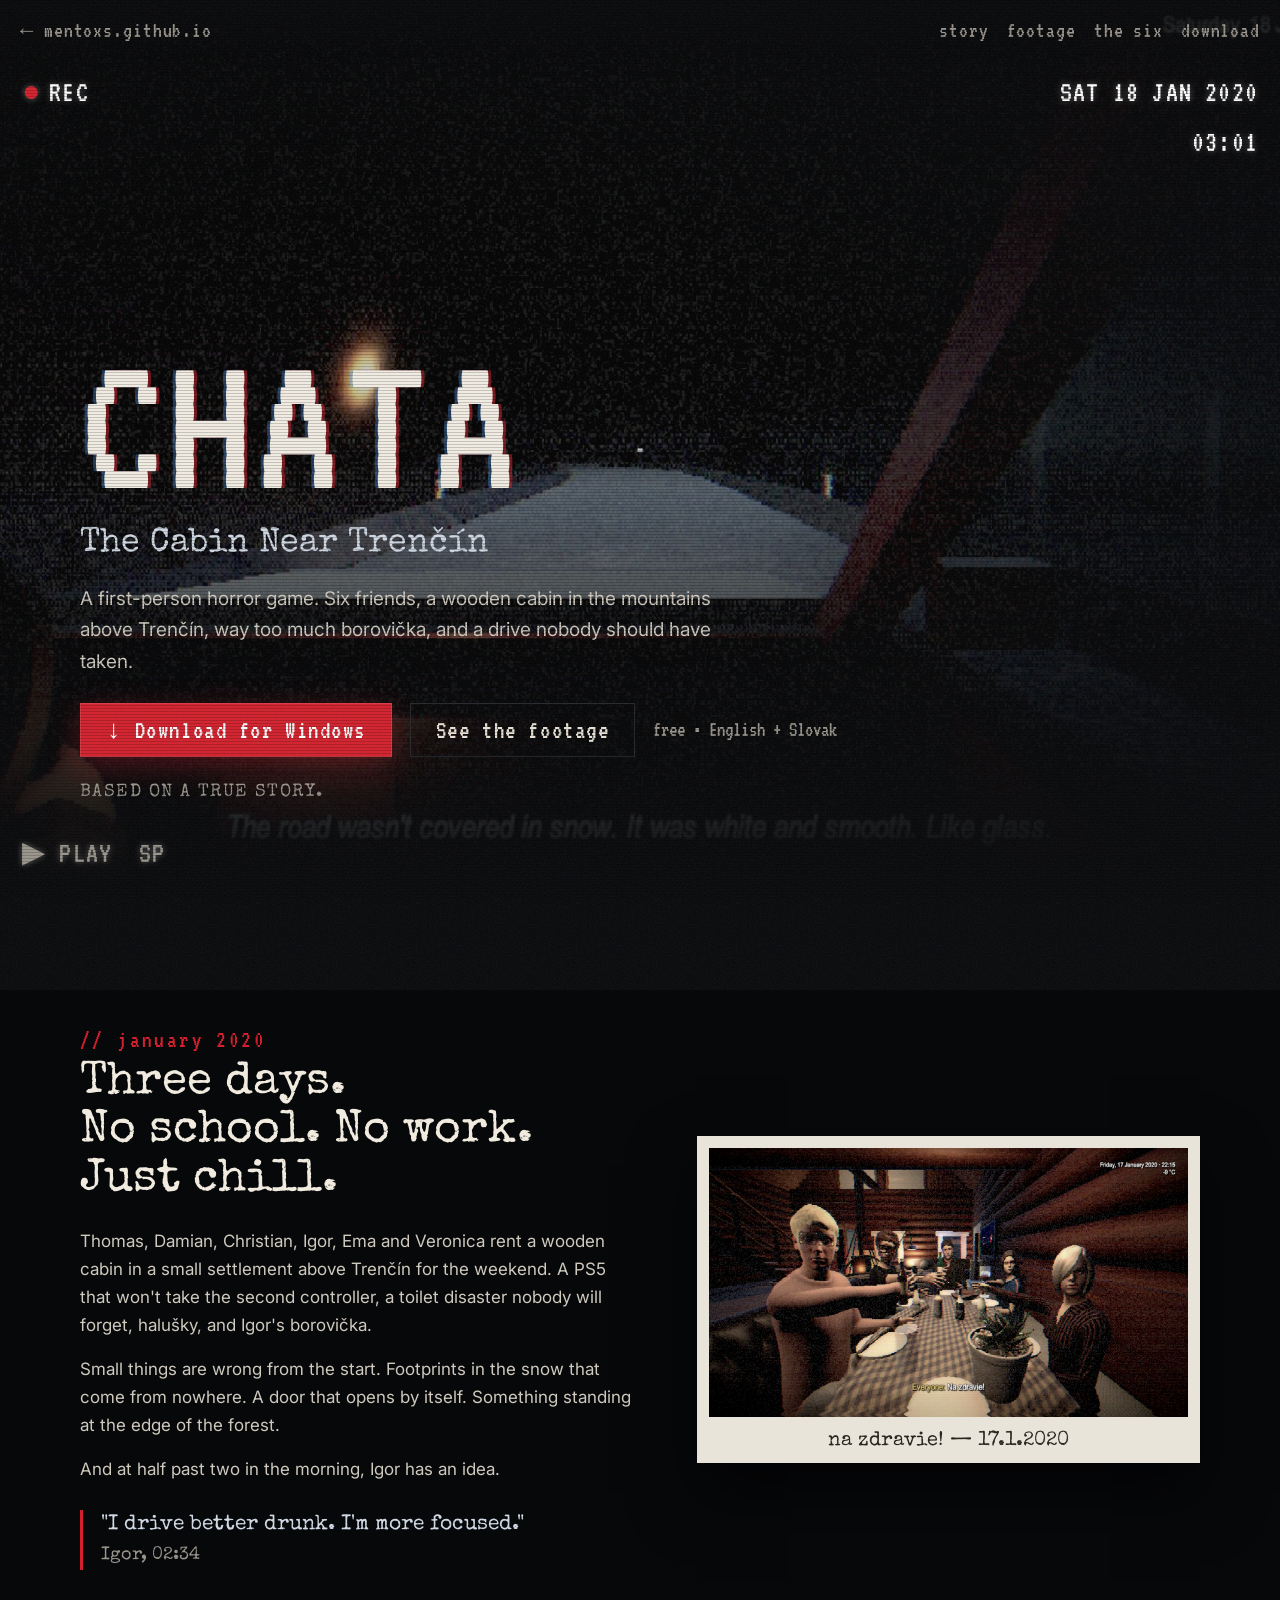
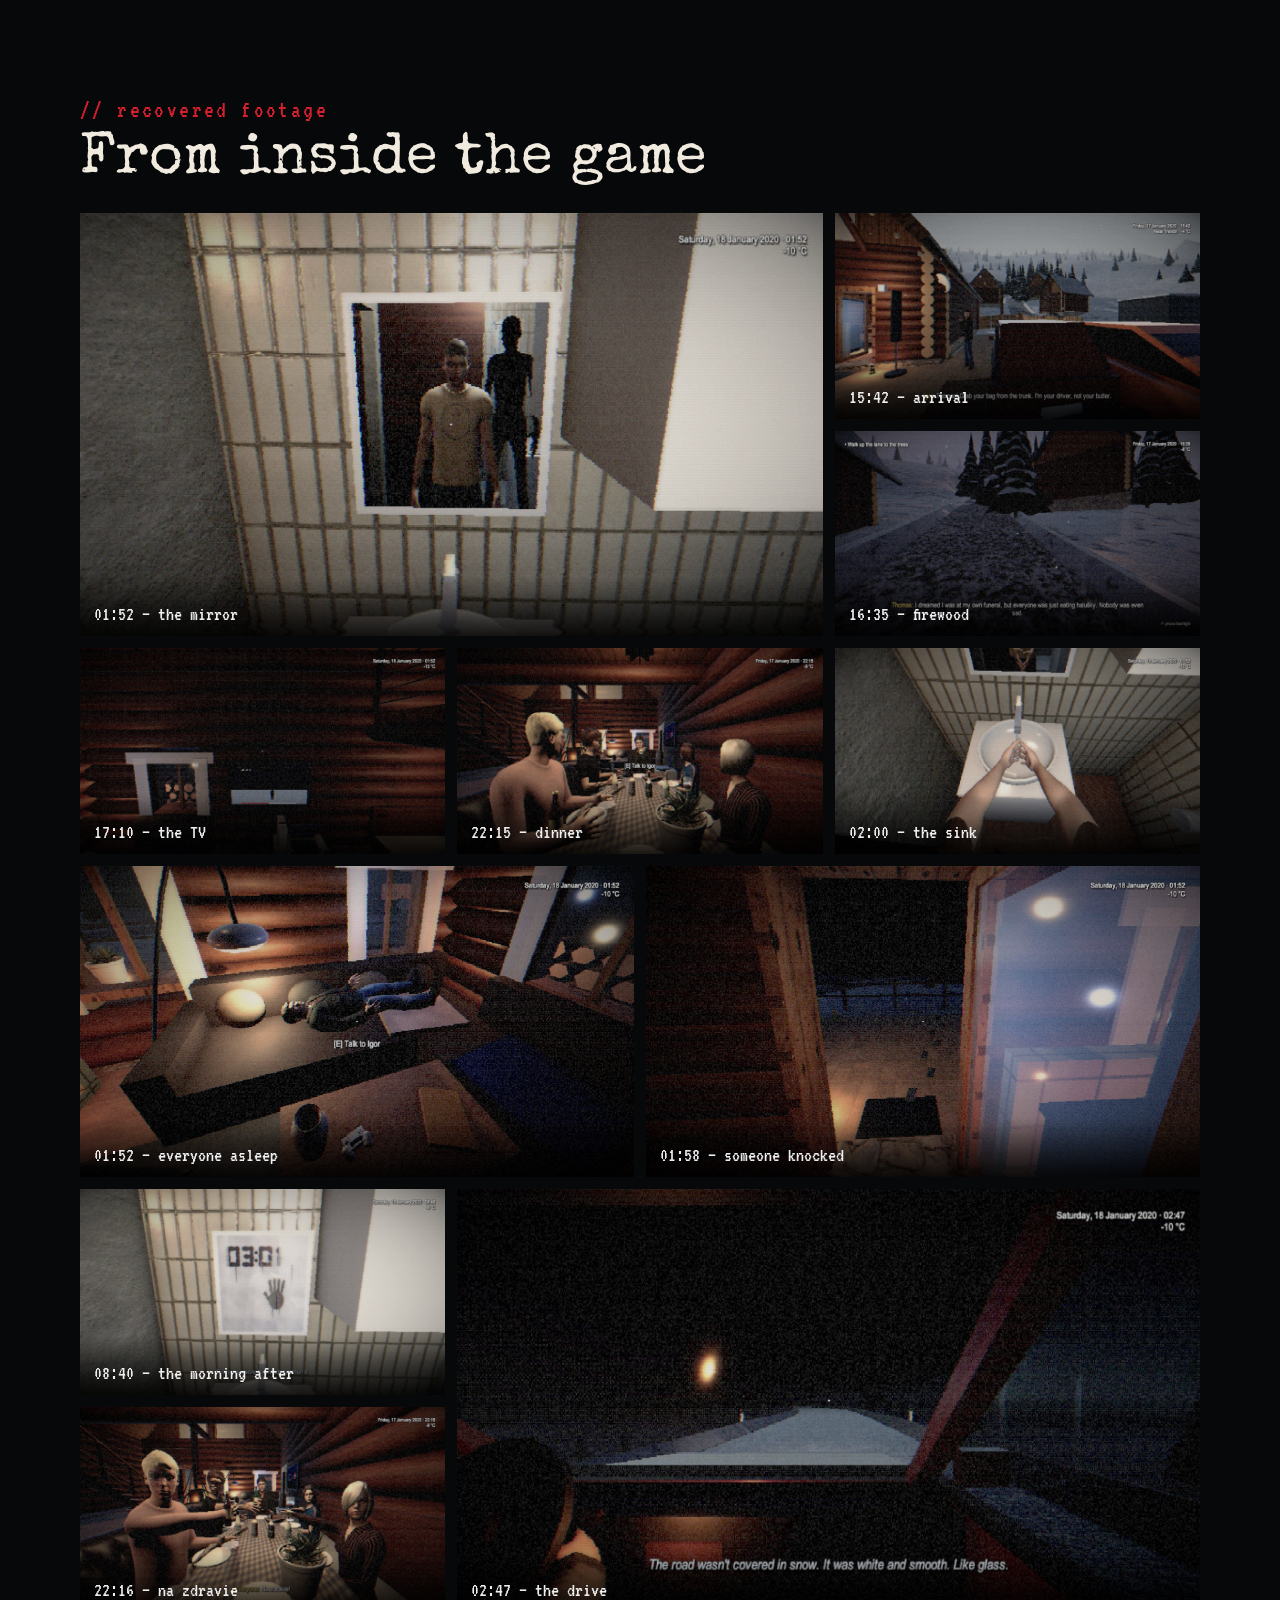
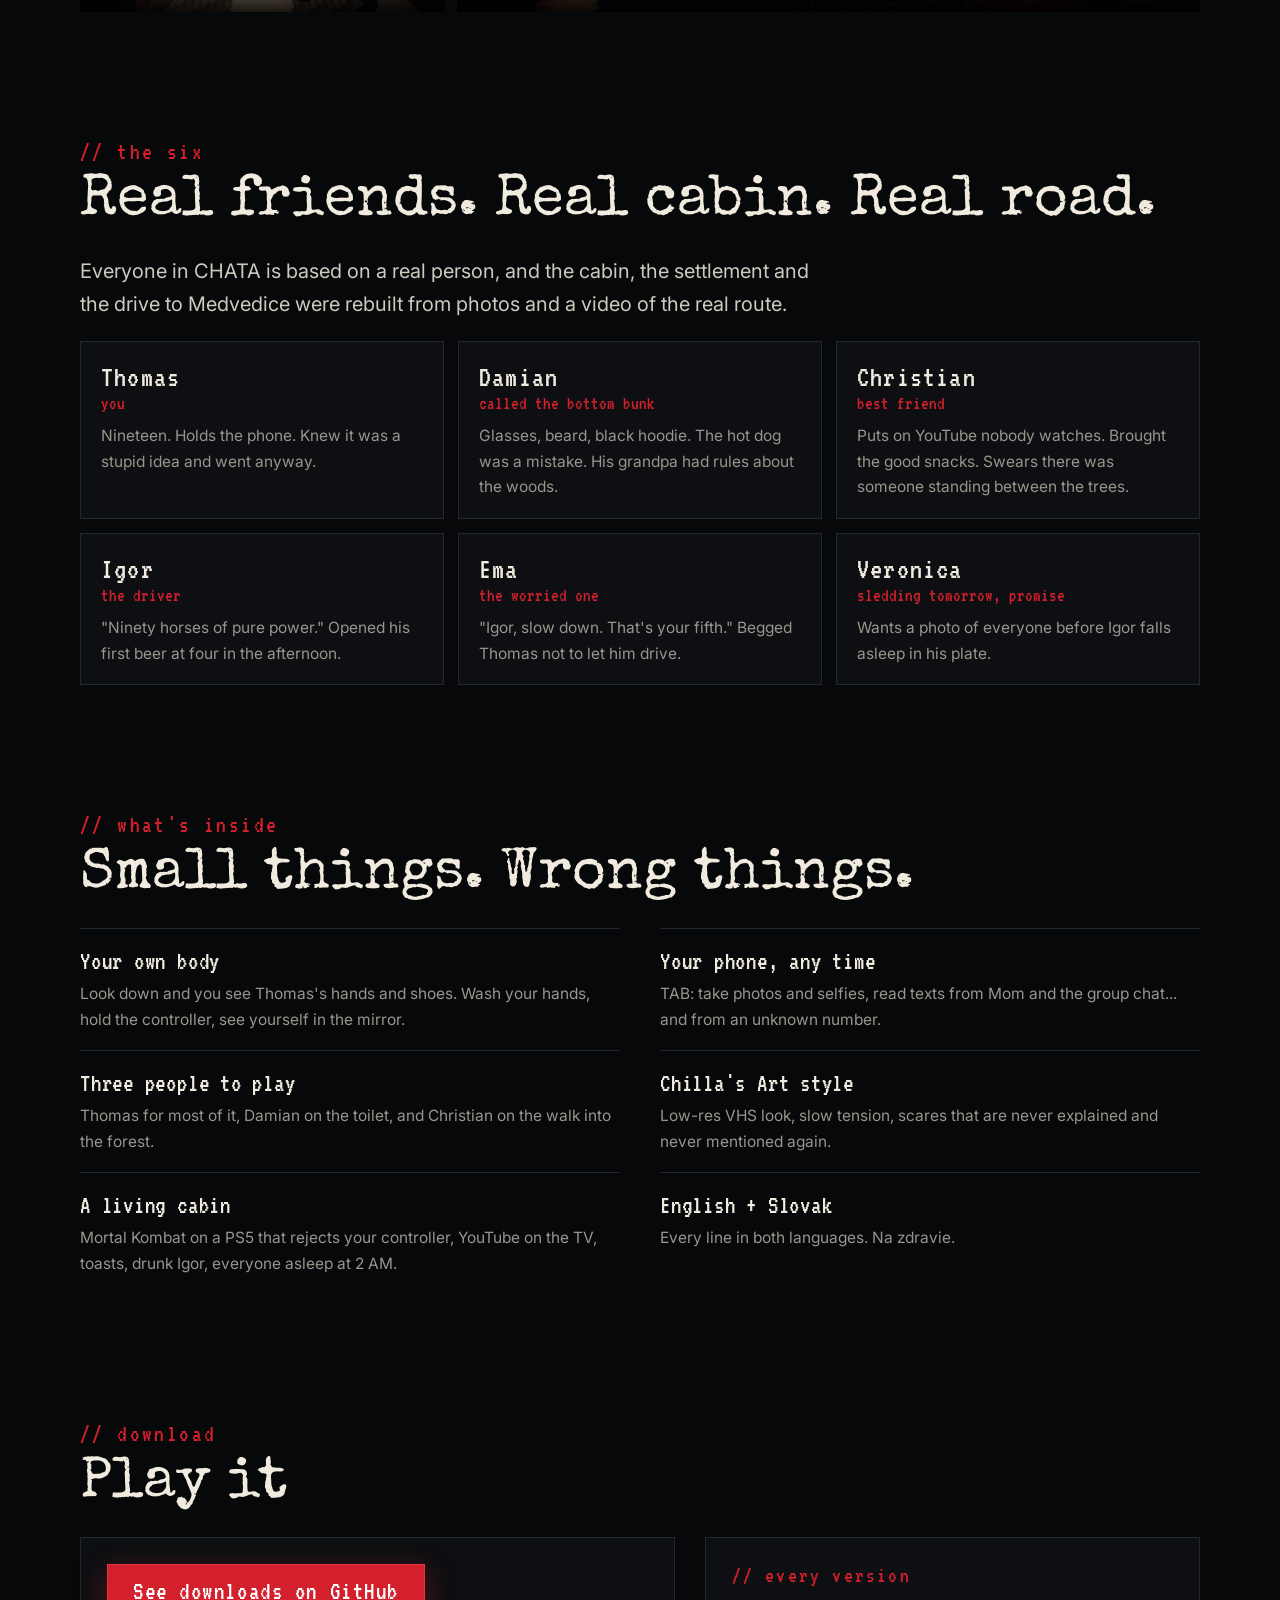
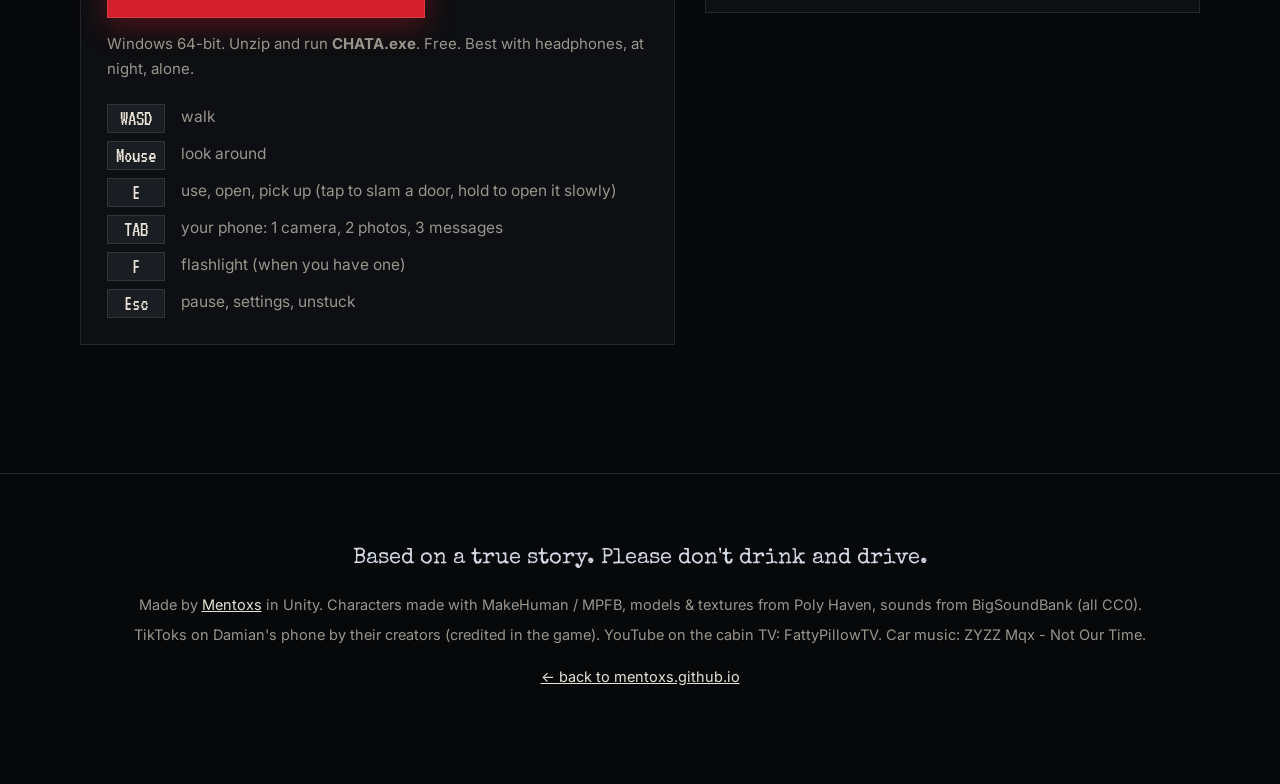
==== chata/index.html @ 2f9f33b4 "Add a CHATA game site (chata/) and link it from the homepage - New themed page: VHS hero slideshow, " ====
<!doctype html>
<html lang="en">
<head>
<meta charset="utf-8">
<meta name="viewport" content="width=device-width, initial-scale=1">
<title>CHATA: The Cabin Near Trenčín</title>
<meta name="description" content="CHATA - a first-person horror game based on a true story. Six friends, a wooden cabin above Trenčín, way too much borovička and a drive nobody should have taken.">
<meta name="theme-color" content="#07080a">
<meta property="og:title" content="CHATA: The Cabin Near Trenčín">
<meta property="og:description" content="A first-person horror game based on a true story. Free download for Windows.">
<meta property="og:image" content="../images/chata/mirror.jpg">
<link rel="preconnect" href="https://fonts.googleapis.com">
<link rel="preconnect" href="https://fonts.gstatic.com" crossorigin>
<link href="https://fonts.googleapis.com/css2?family=VT323&family=Special+Elite&family=Inter:wght@400;500;700&display=swap" rel="stylesheet">
<link rel="icon" href="data:image/svg+xml,%3Csvg xmlns='http://www.w3.org/2000/svg' viewBox='0 0 32 32'%3E%3Crect width='32' height='32' fill='%2307080a'/%3E%3Cpath d='M6 16 16 7l10 9v10H6z' fill='none' stroke='%23e8e2d6' stroke-width='2.4'/%3E%3Ccircle cx='16' cy='19' r='2.4' fill='%23d4202c'/%3E%3C/svg%3E">
<style>
  :root {
    --bg: #07080a; --bg2: #0d0f12; --ink: #e8e2d6; --dim: #9a958c; --red: #d4202c; --snow: #cfd8e3; --line: #24272c;
  }
  * { box-sizing: border-box; }
  html { scroll-behavior: smooth; }
  body { margin: 0; background: var(--bg); color: var(--ink); font: 400 17px/1.65 Inter, system-ui, sans-serif; overflow-x: hidden; }
  a { color: inherit; }
  img { display: block; max-width: 100%; }
  .wrap { width: min(1120px, 100% - 32px); margin: 0 auto; }
  .vhs { font-family: VT323, monospace; letter-spacing: .04em; }
  .type { font-family: "Special Elite", monospace; }

  /* film grain + scanlines over everything */
  .grain, .scan { position: fixed; inset: 0; pointer-events: none; z-index: 50; }
  .grain { inset: -10%; will-change: transform; }
  .scan { background: repeating-linear-gradient(to bottom, rgba(0,0,0,.18) 0 1px, transparent 1px 3px); }
  .grain { opacity: .09; background-image: url("data:image/svg+xml,%3Csvg xmlns='http://www.w3.org/2000/svg' width='160' height='160'%3E%3Cfilter id='n'%3E%3CfeTurbulence type='fractalNoise' baseFrequency='.9' numOctaves='2' stitchTiles='stitch'/%3E%3C/filter%3E%3Crect width='100%25' height='100%25' filter='url(%23n)'/%3E%3C/svg%3E"); animation: grain .4s steps(3) infinite; }
  @keyframes grain { 0% { transform: translate(0,0) } 33% { transform: translate(-3%,2%) } 66% { transform: translate(2%,-3%) } }

  /* top bar */
  .top { position: fixed; top: 0; left: 0; right: 0; z-index: 40; display: flex; justify-content: space-between; align-items: center; padding: 12px 20px; background: linear-gradient(rgba(7,8,10,.9), transparent); }
  .top a { text-decoration: none; }
  .top .home { font-size: 22px; color: var(--dim); }
  .top .home:hover { color: var(--ink); }
  .top nav { display: flex; gap: 18px; font-size: 22px; }
  .top nav a { color: var(--dim); } .top nav a:hover { color: var(--ink); }
  @media (max-width: 720px) { .top nav { display: none; } }

  /* hero */
  .hero { position: relative; min-height: 100svh; display: grid; place-items: end start; padding: 0 0 9vh; overflow: hidden; }
  .hero-bg { position: absolute; inset: 0; overflow: hidden; }
  .hero-bg i { position: absolute; inset: -4%; background: center/cover no-repeat; filter: saturate(.75) contrast(1.08) brightness(.78); opacity: 0; animation: slide 28s linear infinite; }
  .hero-bg i:nth-child(1) { background-image: url("../images/chata/road.jpg"); animation-delay: 0s; opacity: 1; }
  .hero-bg i:nth-child(2) { background-image: url("../images/chata/mirror.jpg"); background-position: center 35%; animation-delay: 7s; }
  .hero-bg i:nth-child(3) { background-image: url("../images/chata/knock.jpg"); animation-delay: 14s; }
  .hero-bg i:nth-child(4) { background-image: url("../images/chata/forest.jpg"); animation-delay: 21s; }
  @keyframes slide {
    0% { opacity: 0; transform: scale(1.04) translateX(0); }
    1% { opacity: .9; transform: scale(1.04) translateX(14px) skewX(-4deg); filter: saturate(0) contrast(1.6) brightness(1.1); }
    2% { opacity: 1; transform: scale(1.04) translateX(-8px); }
    3.5% { transform: scale(1.04); filter: saturate(.75) contrast(1.08) brightness(.78); }
    25% { opacity: 1; }
    28% { opacity: 0; transform: scale(1.12) translate(-1.5%, 1%); }
    100% { opacity: 0; transform: scale(1.12) translate(-1.5%, 1%); }
  }
  @keyframes drift { to { transform: scale(1.14) translate(-1.5%, 1%); } }
  .hero::after { content: ""; position: absolute; inset: 0; background: radial-gradient(ellipse at 30% 60%, transparent 0 30%, rgba(7,8,10,.75) 75%), linear-gradient(to top, var(--bg) 2%, transparent 45%); }
  .osd { position: absolute; z-index: 2; font-size: clamp(20px, 2.4vw, 30px); color: #fff; text-shadow: 0 0 6px rgba(255,255,255,.35); }
  .osd.tl { top: 68px; left: 22px; } .osd.tr { top: 68px; right: 22px; text-align: right; } .osd.bl { bottom: 22px; left: 22px; color: var(--dim); }
  .rec::before { content: "\25CF"; color: var(--red); margin-right: 8px; animation: blink 1.1s steps(1) infinite; }
  @keyframes blink { 50% { opacity: 0; } }
  .hero .wrap { position: relative; z-index: 3; }
  h1 { margin: 0; font: 400 clamp(84px, 17vw, 210px)/.85 VT323, monospace; letter-spacing: .02em; color: #f3eee4; text-shadow: 3px 0 rgba(212,32,44,.55), -3px 0 rgba(80,160,255,.35); animation: jitter 5s infinite; }
  @keyframes jitter { 0%, 96%, 100% { transform: none; } 97% { transform: translate(4px, -2px) skewX(6deg); } 98% { transform: translate(-3px, 1px); } }
  .sub { margin: 10px 0 0; font: 400 clamp(22px, 3vw, 34px)/1.2 "Special Elite", monospace; color: var(--snow); }
  .tag { max-width: 640px; margin: 18px 0 26px; color: #cfc9be; font-size: clamp(16px, 1.6vw, 19px); }
  .cta { display: flex; flex-wrap: wrap; align-items: center; gap: 14px 18px; }
  .btn { display: inline-flex; align-items: center; gap: 10px; padding: 14px 26px; background: var(--red); color: #fff; text-decoration: none; font: 400 26px/1 VT323, monospace; letter-spacing: .06em; border: 0; box-shadow: 0 0 0 1px rgba(255,255,255,.12) inset, 0 8px 30px rgba(212,32,44,.35); transition: transform .15s, box-shadow .15s; }
  .btn:hover { transform: translateY(-2px); box-shadow: 0 0 0 1px rgba(255,255,255,.2) inset, 0 12px 40px rgba(212,32,44,.5); }
  .btn.ghost { background: transparent; color: var(--ink); box-shadow: 0 0 0 1px var(--line) inset; }
  .meta { font: 400 21px/1.2 VT323, monospace; color: var(--dim); }
  .true { margin-top: 26px; font: 400 18px/1 "Special Elite", monospace; color: var(--dim); letter-spacing: .08em; }

  /* sections */
  section { padding: clamp(70px, 10vw, 130px) 0; scroll-margin-top: 40px; }
  .kicker { font: 400 24px/1 VT323, monospace; color: var(--red); letter-spacing: .1em; }
  h2 { margin: 8px 0 22px; font: 400 clamp(34px, 5vw, 58px)/1.05 "Special Elite", monospace; color: #f1ebdf; }
  .story h2 { font-size: clamp(30px, 3.6vw, 50px); }
  .lead { max-width: 760px; color: #cfc9be; font-size: clamp(17px, 1.7vw, 20px); }
  .story { display: grid; grid-template-columns: 1.1fr 1fr; gap: clamp(28px, 5vw, 70px); align-items: center; }
  .story p { color: #cfc9be; margin: 0 0 16px; }
  .story blockquote { margin: 26px 0 0; padding-left: 18px; border-left: 3px solid var(--red); font: 400 21px/1.45 "Special Elite", monospace; color: var(--snow); }
  .polaroid { background: #e9e4da; padding: 12px 12px 46px; transform: rotate(-2.5deg); box-shadow: 0 30px 60px rgba(0,0,0,.6); position: relative; }
  .polaroid img { filter: saturate(.8) contrast(1.05); }
  .polaroid span { position: absolute; left: 0; right: 0; bottom: 12px; text-align: center; font: 400 20px/1 "Special Elite", monospace; color: #2a2620; }
  @media (max-width: 860px) { .story { grid-template-columns: 1fr; } .polaroid { max-width: 520px; } }

  /* gallery */
  .gal { display: grid; grid-template-columns: repeat(12, 1fr); grid-auto-flow: dense; gap: 12px; }
  .shot { position: relative; overflow: hidden; background: #000; cursor: zoom-in; border: 0; padding: 0; grid-column: span 4; aspect-ratio: 16/9; }
  .shot.wide { grid-column: span 8; grid-row: span 2; aspect-ratio: auto; } .shot.wide.r { grid-column: 5 / span 8; } .shot.half { grid-column: span 6; }
  .shot img { width: 100%; height: 100%; object-fit: cover; filter: saturate(.85) brightness(.9); transition: transform .5s, filter .3s; }
  .shot:hover img { transform: scale(1.04); filter: saturate(1) brightness(1); }
  .shot figcaption { position: absolute; left: 0; right: 0; bottom: 0; padding: 26px 14px 10px; background: linear-gradient(transparent, rgba(0,0,0,.85)); font: 400 20px/1.15 VT323, monospace; color: #eee; text-align: left; }
  @media (max-width: 860px) { .shot, .shot.wide, .shot.wide.r, .shot.half { grid-column: span 12; grid-row: auto; aspect-ratio: 16/9; } }

  /* lightbox */
  .lb { position: fixed; inset: 0; z-index: 60; display: none; place-items: center; background: rgba(0,0,0,.92); padding: 20px; }
  .lb.on { display: grid; }
  .lb img { max-height: 84vh; width: auto; box-shadow: 0 0 80px rgba(0,0,0,.8); }
  .lb p { margin: 12px 0 0; text-align: center; font: 400 24px/1.2 VT323, monospace; color: #ddd; }
  .lb button { position: absolute; top: 14px; right: 18px; background: none; border: 0; color: #fff; font: 400 40px/1 VT323, monospace; cursor: pointer; }

  /* cast */
  .cast { display: grid; grid-template-columns: repeat(3, 1fr); gap: 14px; }
  .who { padding: 20px 20px 18px; background: var(--bg2); border: 1px solid var(--line); }
  .who b { display: block; font: 400 30px/1 VT323, monospace; color: #f1ebdf; letter-spacing: .04em; }
  .who i { display: block; margin: 2px 0 10px; font: 400 19px/1 VT323, monospace; color: var(--red); font-style: normal; }
  .who p { margin: 0; color: var(--dim); font-size: 15.5px; }
  @media (max-width: 860px) { .cast { grid-template-columns: 1fr 1fr; } } @media (max-width: 520px) { .cast { grid-template-columns: 1fr; } }

  /* features */
  .feat { display: grid; grid-template-columns: repeat(2, 1fr); gap: 0 40px; margin-top: 10px; }
  .feat div { padding: 18px 0; border-top: 1px solid var(--line); }
  .feat b { font: 400 26px/1.1 VT323, monospace; color: #f1ebdf; letter-spacing: .03em; }
  .feat p { margin: 4px 0 0; color: var(--dim); font-size: 15.5px; }
  @media (max-width: 720px) { .feat { grid-template-columns: 1fr; } }

  /* controls + download */
  .dlbox { display: grid; grid-template-columns: 1.2fr 1fr; gap: 30px; align-items: start; }
  .card { background: var(--bg2); border: 1px solid var(--line); padding: 26px; }
  .keys { display: grid; grid-template-columns: auto 1fr; gap: 8px 16px; font-size: 15.5px; color: var(--dim); }
  .keys kbd { font: 400 21px/1 VT323, monospace; color: var(--ink); background: #1a1d22; border: 1px solid #30343b; padding: 3px 8px; text-align: center; min-width: 48px; }
  .notes { margin: 14px 0 0; color: var(--dim); font-size: 15px; }
  .vers { list-style: none; margin: 0; padding: 0; max-height: 440px; overflow: auto; }
  .vers li { padding: 12px 0; border-top: 1px solid var(--line); font-size: 14.5px; color: var(--dim); }
  .vers li a { font: 400 22px/1 VT323, monospace; color: var(--ink); text-decoration: none; }
  .vers li a:hover { color: var(--red); }
  .vers li small { margin-left: 8px; font: 400 18px/1 VT323, monospace; color: #6f6a62; }
  .vers li span { display: block; margin-top: 4px; }
  @media (max-width: 860px) { .dlbox { grid-template-columns: 1fr; } }

  footer { padding: 70px 0 90px; border-top: 1px solid var(--line); text-align: center; color: var(--dim); }
  footer .warn { font: 400 22px/1.4 "Special Elite", monospace; color: var(--snow); margin: 0 0 18px; }
  footer p { margin: 6px 0; font-size: 14.5px; }
  footer a { color: var(--ink); }

  .reveal { opacity: 0; transform: translateY(24px); transition: opacity .9s, transform .9s; }
  .reveal.in { opacity: 1; transform: none; }
  @media (prefers-reduced-motion: reduce) { .hero-bg i, h1, .grain, .rec::before { animation: none; } .hero-bg i:not(:first-child) { display: none; } .reveal { opacity: 1; transform: none; transition: none; } }
</style>
</head>
<body>
<div class="scan" aria-hidden="true"></div>
<div class="grain" aria-hidden="true"></div>

<header class="top">
  <a class="home vhs" href="../">&larr; mentoxs.github.io</a>
  <nav class="vhs"><a href="#story">story</a><a href="#footage">footage</a><a href="#friends">the six</a><a href="#download">download</a></nav>
</header>

<section class="hero" id="top" style="padding-top:0">
  <div class="hero-bg" aria-hidden="true"><i></i><i></i><i></i><i></i></div>
  <div class="osd tl vhs rec">REC</div>
  <div class="osd tr vhs">SAT 18 JAN 2020<br>03:01</div>
  <div class="osd bl vhs">&#9654; PLAY &nbsp;SP</div>
  <div class="wrap">
    <h1>CHATA</h1>
    <p class="sub">The Cabin Near Trenčín</p>
    <p class="tag">A first-person horror game. Six friends, a wooden cabin in the mountains above Trenčín, way too much borovička, and a drive nobody should have taken.</p>
    <div class="cta">
      <span id="heroDl"><a class="btn" href="#download">&#8595; Download for Windows</a></span>
      <a class="btn ghost" href="#footage">See the footage</a>
      <span class="meta" id="heroMeta">free &bull; English + Slovak</span>
    </div>
    <p class="true">BASED ON A TRUE STORY.</p>
  </div>
</section>

<section id="story">
  <div class="wrap story">
    <div class="reveal">
      <div class="kicker">// january 2020</div>
      <h2>Three days.<br>No school. No work.<br>Just chill.</h2>
      <p>Thomas, Damian, Christian, Igor, Ema and Veronica rent a wooden cabin in a small settlement above Trenčín for the weekend. A PS5 that won't take the second controller, a toilet disaster nobody will forget, halušky, and Igor's borovička.</p>
      <p>Small things are wrong from the start. Footprints in the snow that come from nowhere. A door that opens by itself. Something standing at the edge of the forest.</p>
      <p>And at half past two in the morning, Igor has an idea.</p>
      <blockquote>"I drive better drunk. I'm more focused."<br><small style="color:var(--dim)">Igor, 02:34</small></blockquote>
    </div>
    <figure class="polaroid reveal" style="margin:0">
      <img src="../images/chata/toast.jpg" alt="The six friends raising their drinks at the cabin table" loading="lazy">
      <span>na zdravie! &mdash; 17.1.2020</span>
    </figure>
  </div>
</section>

<section id="footage" style="padding-top:0">
  <div class="wrap">
    <div class="reveal">
      <div class="kicker">// recovered footage</div>
      <h2>From inside the game</h2>
    </div>
    <div class="gal reveal" id="gal">
      <figure class="shot wide" style="margin:0" data-cap="The mirror at 2 AM. Don't look behind you."><img src="../images/chata/mirror.jpg" alt="A black figure standing behind Thomas in the bathroom mirror" loading="lazy"><figcaption>01:52 &mdash; the mirror</figcaption></figure>
      <figure class="shot" style="margin:0" data-cap="Arriving at the cabin. Grab your bag from the trunk."><img src="../images/chata/arrive.jpg" alt="Arriving at the wooden cabin in the snow" loading="lazy"><figcaption>15:42 &mdash; arrival</figcaption></figure>
      <figure class="shot" style="margin:0" data-cap="Getting firewood before it gets dark. You play as Christian."><img src="../images/chata/forest.jpg" alt="A snowy lane leading up into a pine forest at dusk" loading="lazy"><figcaption>16:35 &mdash; firewood</figcaption></figure>
      <figure class="shot" style="margin:0" data-cap="The video froze for a second. Nobody noticed."><img src="../images/chata/tv.jpg" alt="The cabin TV frozen on a figure standing in a snowy field" loading="lazy"><figcaption>17:10 &mdash; the TV</figcaption></figure>
      <figure class="shot" style="margin:0" data-cap="Igor drank borovička like it was water."><img src="../images/chata/drink.jpg" alt="Everyone at the table watching Igor drink" loading="lazy"><figcaption>22:15 &mdash; dinner</figcaption></figure>
      <figure class="shot half" style="margin:0" data-cap="Everyone passed out wherever they were sitting."><img src="../images/chata/sofa.jpg" alt="Igor asleep on the sofa at night" loading="lazy"><figcaption>01:52 &mdash; everyone asleep</figcaption></figure>
      <figure class="shot half" style="margin:0" data-cap="Three knocks. Footprints leading up to the door. None leading away."><img src="../images/chata/knock.jpg" alt="The front door open at night with footprints in the snow" loading="lazy"><figcaption>01:58 &mdash; someone knocked</figcaption></figure>
      <figure class="shot" style="margin:0" data-cap="Wash your hands. Then look up."><img src="../images/chata/wash.jpg" alt="First-person hands washing under the tap" loading="lazy"><figcaption>02:00 &mdash; the sink</figcaption></figure>
      <figure class="shot wide r" style="margin:0" data-cap="The road wasn't covered in snow. It was white and smooth. Like glass."><img src="../images/chata/road.jpg" alt="View from the passenger seat on an icy night road" loading="lazy"><figcaption>02:47 &mdash; the drive</figcaption></figure>
      <figure class="shot" style="margin:0" data-cap="The morning after. Everyone swore they hadn't written it."><img src="../images/chata/fog.jpg" alt="A steamed-up mirror with a handprint and 03:01 written in it" loading="lazy"><figcaption>08:40 &mdash; the morning after</figcaption></figure>
      <figure class="shot" style="margin:0" data-cap="Everyone at the table. Look behind them."><img src="../images/chata/toast.jpg" alt="The six friends raising their drinks" loading="lazy"><figcaption>22:16 &mdash; na zdravie</figcaption></figure>
    </div>
  </div>
</section>

<section id="friends" style="padding-top:0">
  <div class="wrap">
    <div class="reveal">
      <div class="kicker">// the six</div>
      <h2>Real friends. Real cabin. Real road.</h2>
      <p class="lead">Everyone in CHATA is based on a real person, and the cabin, the settlement and the drive to Medvedice were rebuilt from photos and a video of the real route.</p>
    </div>
    <div class="cast reveal">
      <div class="who"><b>Thomas</b><i>you</i><p>Nineteen. Holds the phone. Knew it was a stupid idea and went anyway.</p></div>
      <div class="who"><b>Damian</b><i>called the bottom bunk</i><p>Glasses, beard, black hoodie. The hot dog was a mistake. His grandpa had rules about the woods.</p></div>
      <div class="who"><b>Christian</b><i>best friend</i><p>Puts on YouTube nobody watches. Brought the good snacks. Swears there was someone standing between the trees.</p></div>
      <div class="who"><b>Igor</b><i>the driver</i><p>"Ninety horses of pure power." Opened his first beer at four in the afternoon.</p></div>
      <div class="who"><b>Ema</b><i>the worried one</i><p>"Igor, slow down. That's your fifth." Begged Thomas not to let him drive.</p></div>
      <div class="who"><b>Veronica</b><i>sledding tomorrow, promise</i><p>Wants a photo of everyone before Igor falls asleep in his plate.</p></div>
    </div>
  </div>
</section>

<section style="padding-top:0">
  <div class="wrap">
    <div class="reveal">
      <div class="kicker">// what's inside</div>
      <h2>Small things. Wrong things.</h2>
    </div>
    <div class="feat reveal">
      <div><b>Your own body</b><p>Look down and you see Thomas's hands and shoes. Wash your hands, hold the controller, see yourself in the mirror.</p></div>
      <div><b>Your phone, any time</b><p>TAB: take photos and selfies, read texts from Mom and the group chat... and from an unknown number.</p></div>
      <div><b>Three people to play</b><p>Thomas for most of it, Damian on the toilet, and Christian on the walk into the forest.</p></div>
      <div><b>Chilla's Art style</b><p>Low-res VHS look, slow tension, scares that are never explained and never mentioned again.</p></div>
      <div><b>A living cabin</b><p>Mortal Kombat on a PS5 that rejects your controller, YouTube on the TV, toasts, drunk Igor, everyone asleep at 2 AM.</p></div>
      <div><b>English + Slovak</b><p>Every line in both languages. Na zdravie.</p></div>
    </div>
  </div>
</section>

<section id="download" style="padding-top:0">
  <div class="wrap">
    <div class="reveal">
      <div class="kicker">// download</div>
      <h2>Play it</h2>
    </div>
    <div class="dlbox reveal">
      <div class="card">
        <div id="dlLatest" class="meta">loading the latest version...</div>
        <p class="notes">Windows 64-bit. Unzip and run <b>CHATA.exe</b>. Free. Best with headphones, at night, alone.</p>
        <div class="keys" style="margin-top:22px">
          <kbd>WASD</kbd><span>walk</span>
          <kbd>Mouse</kbd><span>look around</span>
          <kbd>E</kbd><span>use, open, pick up (tap to slam a door, hold to open it slowly)</span>
          <kbd>TAB</kbd><span>your phone: 1 camera, 2 photos, 3 messages</span>
          <kbd>F</kbd><span>flashlight (when you have one)</span>
          <kbd>Esc</kbd><span>pause, settings, unstuck</span>
        </div>
      </div>
      <div class="card">
        <div class="kicker" style="font-size:22px">// every version</div>
        <ul class="vers" id="vers"><li>loading...</li></ul>
      </div>
    </div>
  </div>
</section>

<footer>
  <div class="wrap">
    <p class="warn">Based on a true story. Please don't drink and drive.</p>
    <p>Made by <a href="../">Mentoxs</a> in Unity. Characters made with MakeHuman / MPFB, models &amp; textures from Poly Haven, sounds from BigSoundBank (all CC0).</p>
    <p>TikToks on Damian's phone by their creators (credited in the game). YouTube on the cabin TV: FattyPillowTV. Car music: ZYZZ Mqx - Not Our Time.</p>
    <p style="margin-top:18px"><a href="../">&larr; back to mentoxs.github.io</a></p>
  </div>
</footer>

<div class="lb" id="lb" role="dialog" aria-modal="true" aria-label="Screenshot">
  <button type="button" aria-label="Close" id="lbClose">&times;</button>
  <figure style="margin:0"><img id="lbImg" alt=""><p id="lbCap"></p></figure>
</div>

<script>
(function () {
  // fade sections in as you scroll
  var io = "IntersectionObserver" in window ? new IntersectionObserver(function (es) {
    es.forEach(function (e) { if (e.isIntersecting) { e.target.classList.add("in"); io.unobserve(e.target); } });
  }, { threshold: 0.12 }) : null;
  document.querySelectorAll(".reveal").forEach(function (el) { io ? io.observe(el) : el.classList.add("in"); });

  // screenshot lightbox
  var lb = document.getElementById("lb"), lbImg = document.getElementById("lbImg"), lbCap = document.getElementById("lbCap");
  document.querySelectorAll(".shot").forEach(function (s) {
    s.tabIndex = 0;
    function open() { var i = s.querySelector("img"); lbImg.src = i.src; lbImg.alt = i.alt; lbCap.textContent = s.getAttribute("data-cap") || ""; lb.classList.add("on"); }
    s.addEventListener("click", open);
    s.addEventListener("keydown", function (e) { if (e.key === "Enter") open(); });
  });
  function close() { lb.classList.remove("on"); }
  lb.addEventListener("click", function (e) { if (e.target === lb || e.target.id === "lbClose") close(); });
  document.addEventListener("keydown", function (e) { if (e.key === "Escape") close(); });

  // downloads from the GitHub releases (chata-vN)
  function esc(s) { var d = document.createElement("div"); d.textContent = s || ""; return d.innerHTML; }
  function mb(b) { return (b / 1048576).toFixed(0) + " MB"; }
  function day(s) { return new Date(s).toLocaleDateString(); }
  var box = document.getElementById("dlLatest"), vers = document.getElementById("vers");
  fetch("https://api.github.com/repos/Mentoxs/Mentoxs.github.io/releases?per_page=100").then(function (r) { return r.json(); }).then(function (list) {
    var rel = (list || []).filter(function (x) { return /^chata-v\d+$/.test(x.tag_name) && !x.draft && x.assets && x.assets.length; })
      .sort(function (a, b) { return parseInt(b.tag_name.slice(7), 10) - parseInt(a.tag_name.slice(7), 10); });
    if (!rel.length) { box.textContent = "no download yet, check back soon"; vers.innerHTML = ""; return; }
    var r0 = rel[0], a0 = r0.assets[0];
    box.innerHTML = '<a class="btn" href="' + a0.browser_download_url + '">&#8595; Download ' + esc(r0.name || r0.tag_name) + '</a>' +
      '<div style="margin-top:10px">latest &bull; ' + day(r0.published_at) + ' &bull; ' + mb(a0.size) + '</div>';
    document.getElementById("heroDl").innerHTML = '<a class="btn" href="' + a0.browser_download_url + '">&#8595; Download ' + esc(r0.name || r0.tag_name) + '</a>';
    document.getElementById("heroMeta").innerHTML = 'free &bull; Windows &bull; ' + mb(a0.size) + ' &bull; English + Slovak';
    vers.innerHTML = "";
    rel.forEach(function (r) {
      var li = document.createElement("li");
      li.innerHTML = '<a href="' + r.assets[0].browser_download_url + '">' + esc(r.name || r.tag_name) + '</a><small>' + day(r.published_at) + '</small><span></span>';
      li.querySelector("span").textContent = r.body || "";
      vers.appendChild(li);
    });
  }).catch(function () {
    box.innerHTML = '<a class="btn" href="https://github.com/Mentoxs/Mentoxs.github.io/releases">See downloads on GitHub</a>';
    vers.innerHTML = "";
  });
})();
</script>
</body>
</html>
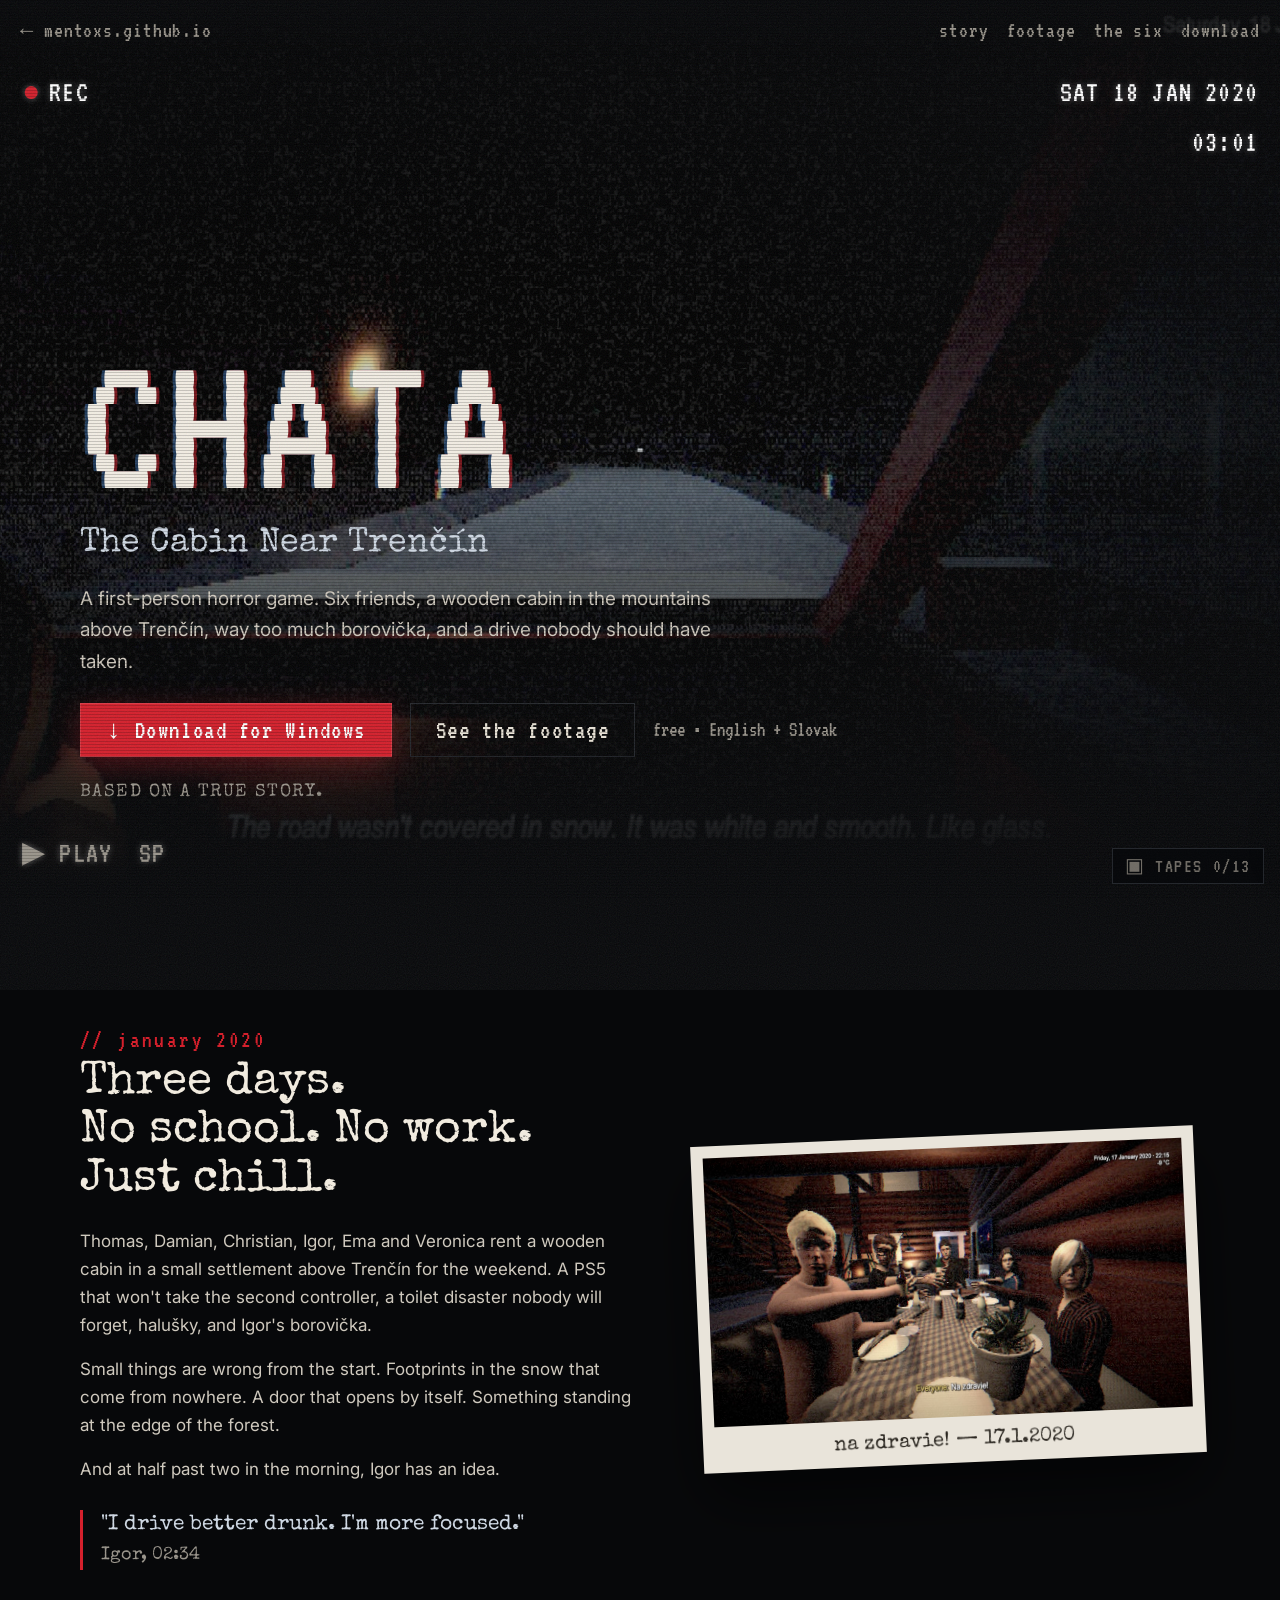
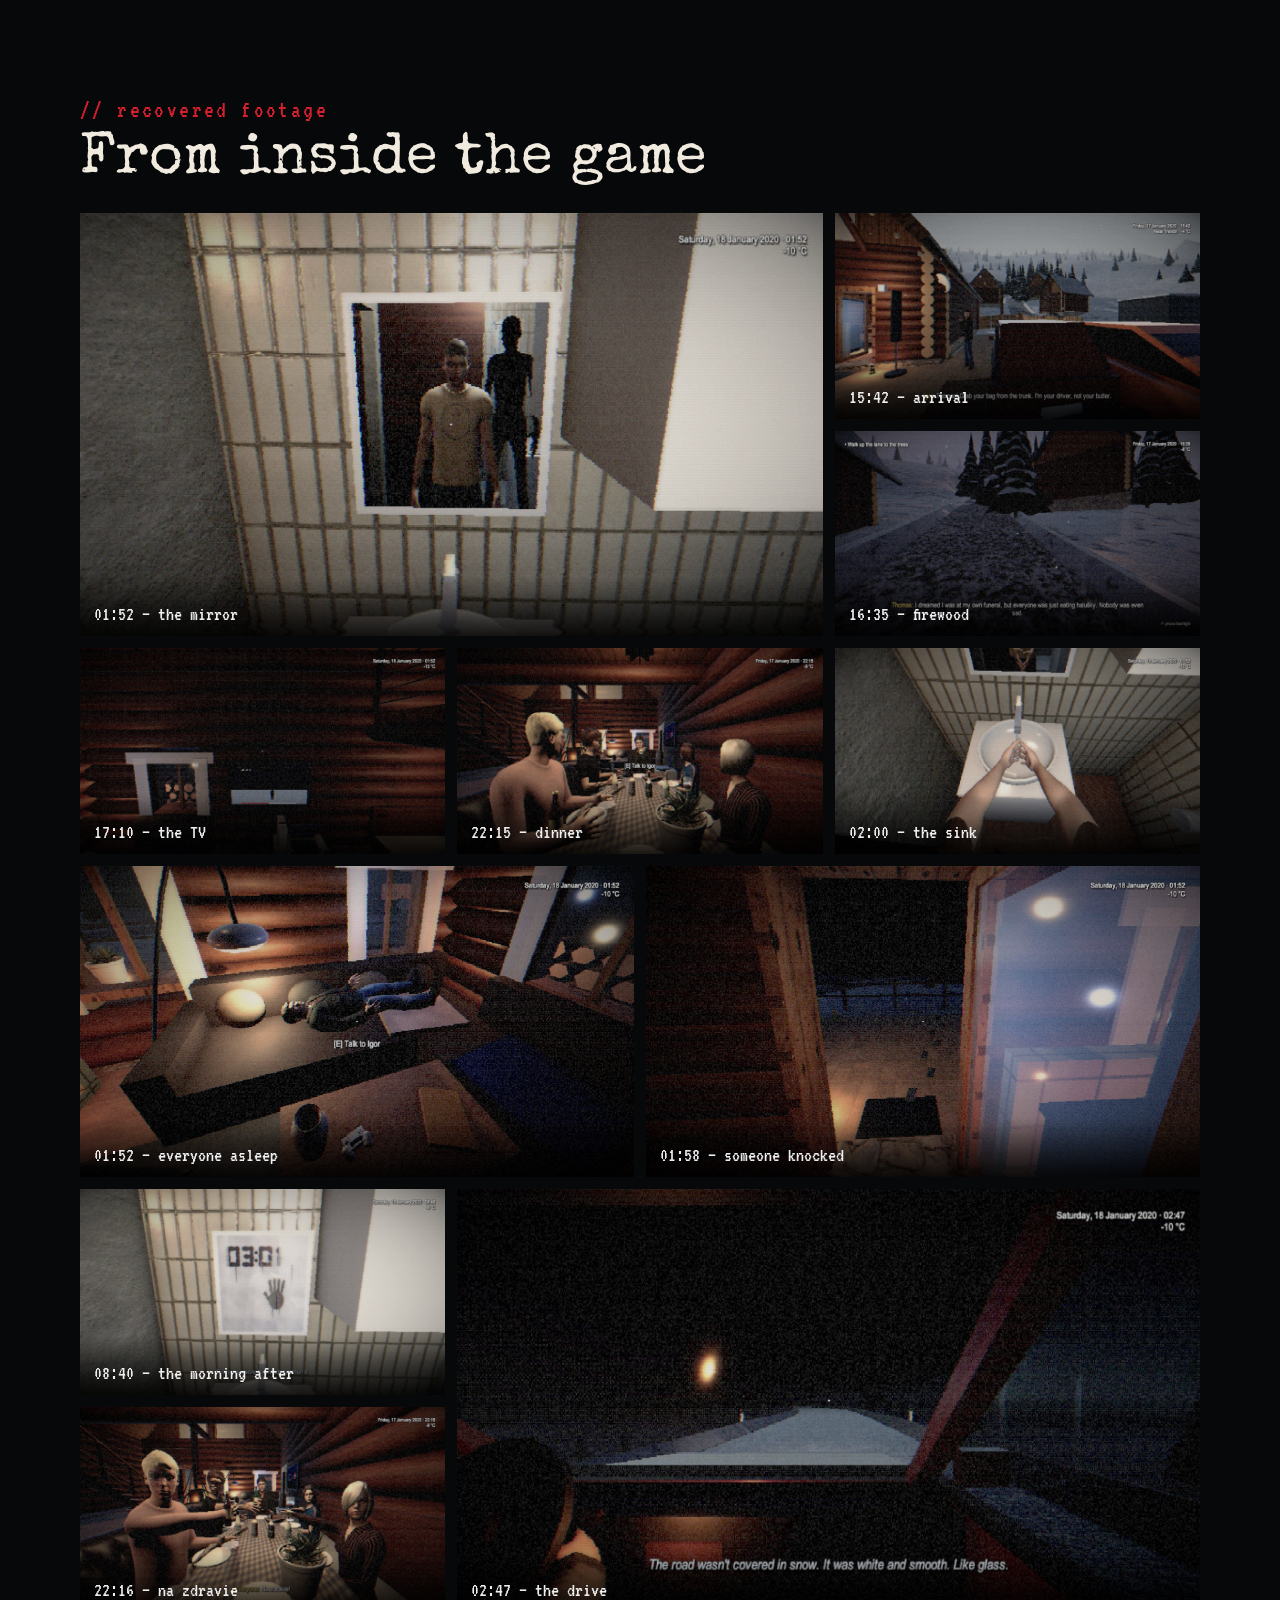
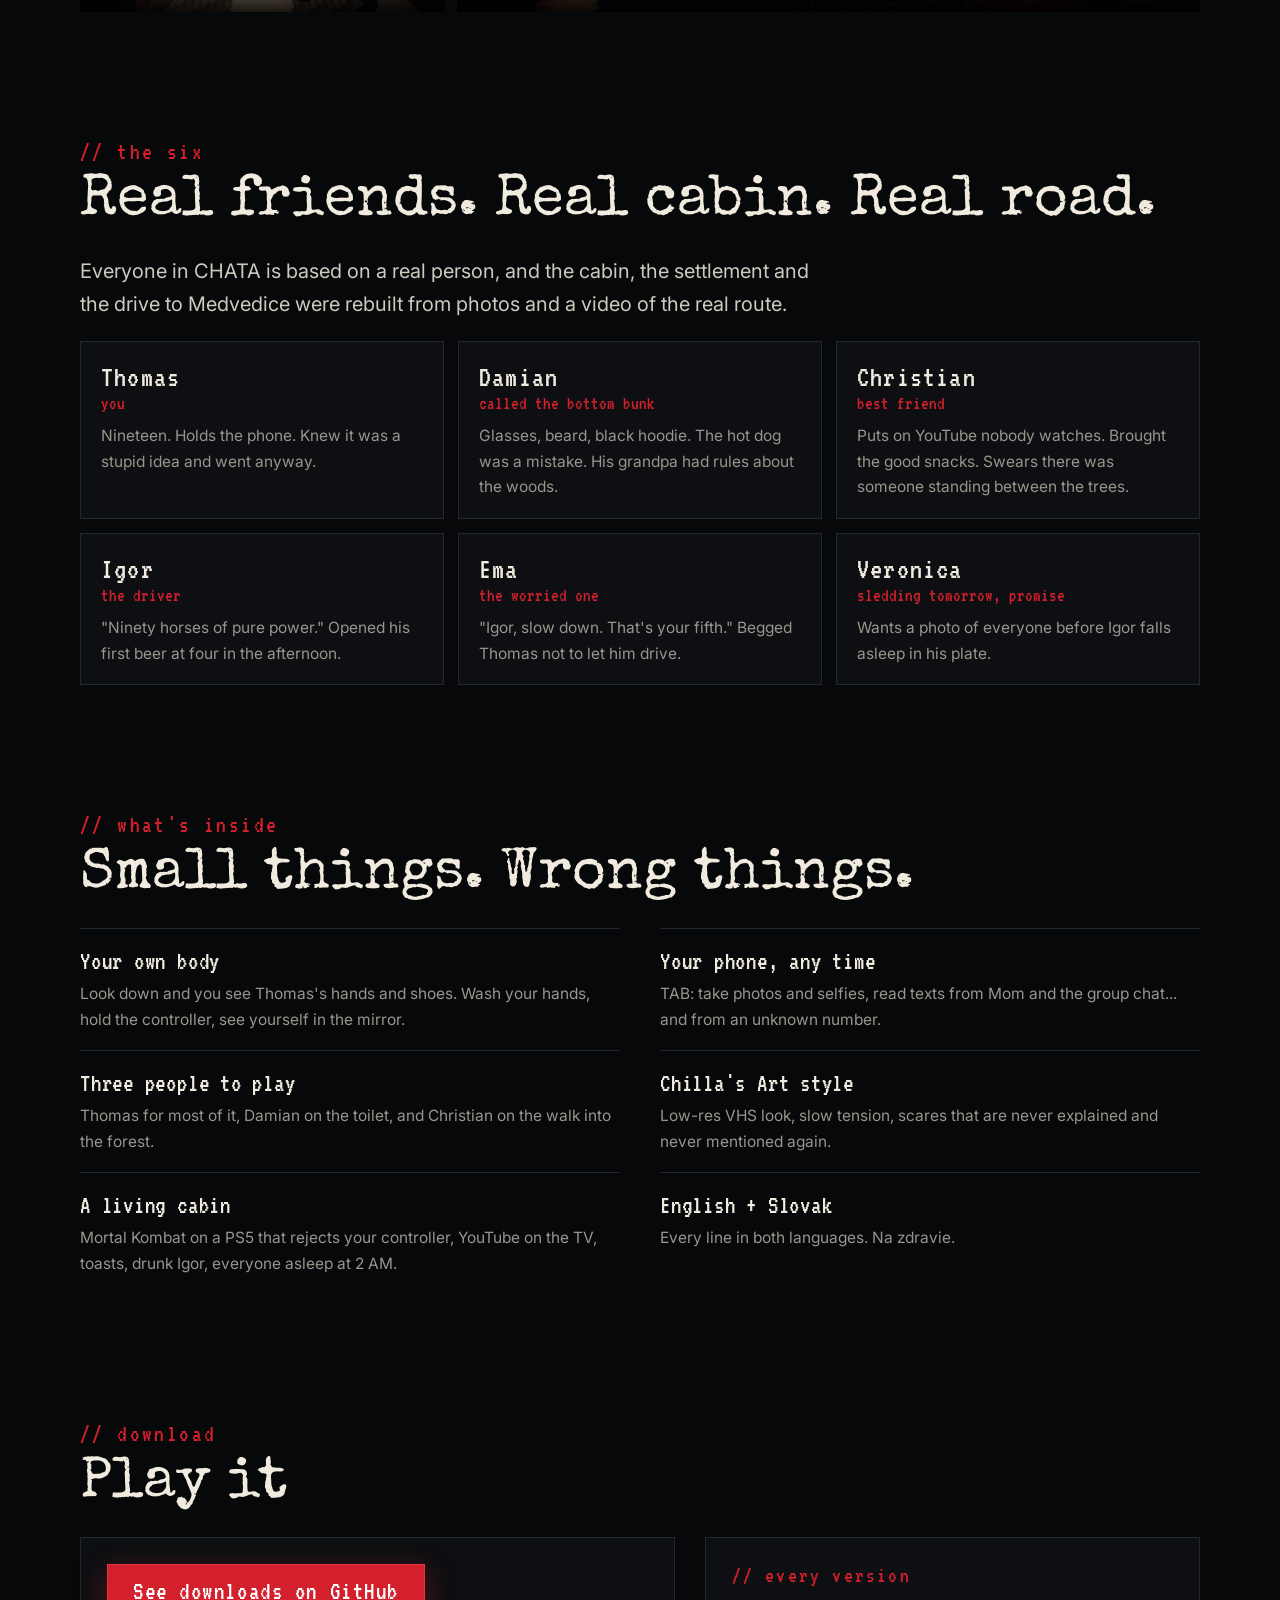
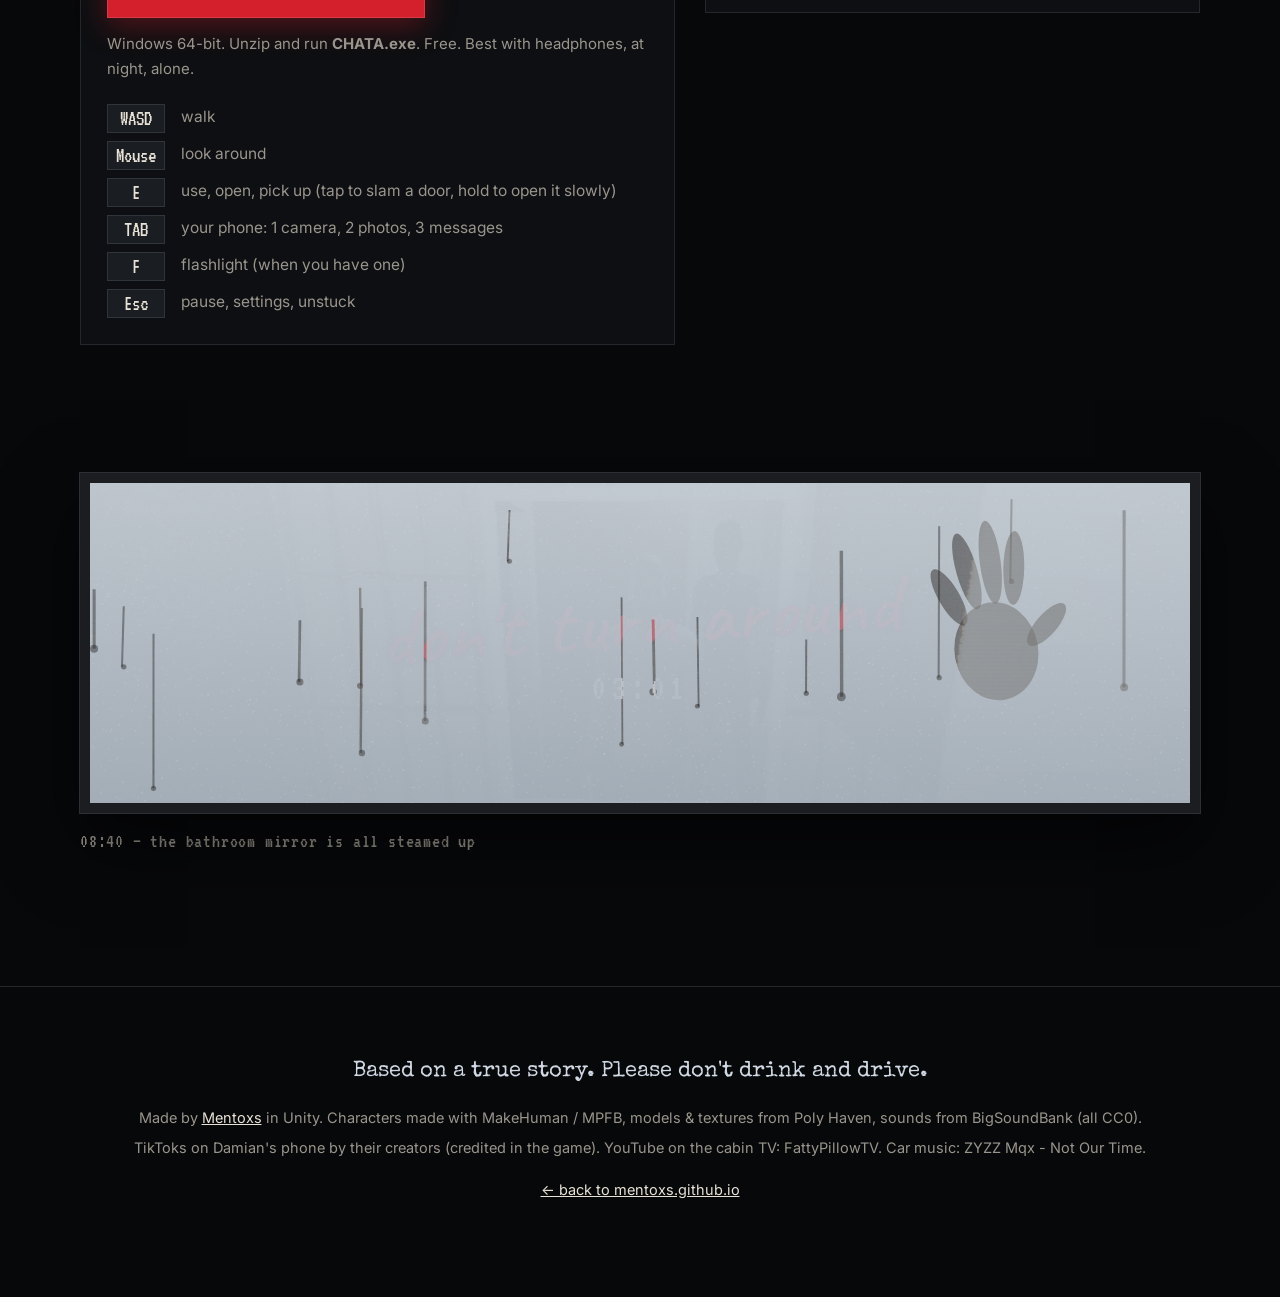
==== commit f63f2b9d: "CHATA page: 13 hidden tapes (easter eggs) with a tracker Flashlight with a figure in the dark, knock" ====
--- a/chata/index.html
+++ b/chata/index.html
@@ -1,4 +1,5 @@
 <!doctype html>
+<!-- Thomas, if you are reading this: don't get in the car. (He is in the console too. Type look() if you're sure.) -->
 <html lang="en">
 <head>
 <meta charset="utf-8">
@@ -11,8 +12,8 @@
 <meta property="og:image" content="../images/chata/mirror.jpg">
 <link rel="preconnect" href="https://fonts.googleapis.com">
 <link rel="preconnect" href="https://fonts.gstatic.com" crossorigin>
-<link href="https://fonts.googleapis.com/css2?family=VT323&family=Special+Elite&family=Inter:wght@400;500;700&display=swap" rel="stylesheet">
-<link rel="icon" href="data:image/svg+xml,%3Csvg xmlns='http://www.w3.org/2000/svg' viewBox='0 0 32 32'%3E%3Crect width='32' height='32' fill='%2307080a'/%3E%3Cpath d='M6 16 16 7l10 9v10H6z' fill='none' stroke='%23e8e2d6' stroke-width='2.4'/%3E%3Ccircle cx='16' cy='19' r='2.4' fill='%23d4202c'/%3E%3C/svg%3E">
+<link href="https://fonts.googleapis.com/css2?family=VT323&family=Special+Elite&family=Inter:wght@400;500;700&family=Caveat:wght@600&display=swap" rel="stylesheet">
+<link rel="icon" id="fav" href="data:image/svg+xml,%3Csvg xmlns='http://www.w3.org/2000/svg' viewBox='0 0 32 32'%3E%3Crect width='32' height='32' fill='%2307080a'/%3E%3Cpath d='M6 16 16 7l10 9v10H6z' fill='none' stroke='%23e8e2d6' stroke-width='2.4'/%3E%3Ccircle cx='16' cy='19' r='2.4' fill='%23d4202c'/%3E%3C/svg%3E">
 <style>
   :root {
     --bg: #07080a; --bg2: #0d0f12; --ink: #e8e2d6; --dim: #9a958c; --red: #d4202c; --snow: #cfd8e3; --line: #24272c;
@@ -78,7 +79,7 @@
   .true { margin-top: 26px; font: 400 18px/1 "Special Elite", monospace; color: var(--dim); letter-spacing: .08em; }
 
   /* sections */
-  section { padding: clamp(70px, 10vw, 130px) 0; scroll-margin-top: 40px; }
+  section { position: relative; padding: clamp(70px, 10vw, 130px) 0; scroll-margin-top: 40px; }
   .kicker { font: 400 24px/1 VT323, monospace; color: var(--red); letter-spacing: .1em; }
   h2 { margin: 8px 0 22px; font: 400 clamp(34px, 5vw, 58px)/1.05 "Special Elite", monospace; color: #f1ebdf; }
   .story h2 { font-size: clamp(30px, 3.6vw, 50px); }
@@ -86,9 +87,6 @@
   .story { display: grid; grid-template-columns: 1.1fr 1fr; gap: clamp(28px, 5vw, 70px); align-items: center; }
   .story p { color: #cfc9be; margin: 0 0 16px; }
   .story blockquote { margin: 26px 0 0; padding-left: 18px; border-left: 3px solid var(--red); font: 400 21px/1.45 "Special Elite", monospace; color: var(--snow); }
-  .polaroid { background: #e9e4da; padding: 12px 12px 46px; transform: rotate(-2.5deg); box-shadow: 0 30px 60px rgba(0,0,0,.6); position: relative; }
-  .polaroid img { filter: saturate(.8) contrast(1.05); }
-  .polaroid span { position: absolute; left: 0; right: 0; bottom: 12px; text-align: center; font: 400 20px/1 "Special Elite", monospace; color: #2a2620; }
   @media (max-width: 860px) { .story { grid-template-columns: 1fr; } .polaroid { max-width: 520px; } }
 
   /* gallery */
@@ -145,6 +143,7 @@
   .reveal.in { opacity: 1; transform: none; }
   @media (prefers-reduced-motion: reduce) { .hero-bg i, h1, .grain, .rec::before { animation: none; } .hero-bg i:not(:first-child) { display: none; } .reveal { opacity: 1; transform: none; transition: none; } }
 </style>
+<link rel="stylesheet" href="secrets.css">
 </head>
 <body>
 <div class="scan" aria-hidden="true"></div>
@@ -155,15 +154,18 @@
   <nav class="vhs"><a href="#story">story</a><a href="#footage">footage</a><a href="#friends">the six</a><a href="#download">download</a></nav>
 </header>
 
+<main id="main">
 <section class="hero" id="top" style="padding-top:0">
   <div class="hero-bg" aria-hidden="true"><i></i><i></i><i></i><i></i></div>
-  <div class="osd tl vhs rec">REC</div>
-  <div class="osd tr vhs">SAT 18 JAN 2020<br>03:01</div>
-  <div class="osd bl vhs">&#9654; PLAY &nbsp;SP</div>
-  <div class="wrap">
-    <h1>CHATA</h1>
+  <div class="hero-ghost" aria-hidden="true"></div>
+  <div class="tracking" aria-hidden="true"></div>
+  <div class="osd tl vhs rec" id="osdRec">REC</div>
+  <div class="osd tr vhs" id="osdTime">SAT 18 JAN 2020<br>03:01</div>
+  <div class="osd bl vhs" id="vcr" role="button" tabindex="0">&#9654; PLAY &nbsp;SP</div>
+  <div class="wrap">
+    <h1 id="title">CHATA</h1>
     <p class="sub">The Cabin Near Trenčín</p>
-    <p class="tag">A first-person horror game. Six friends, a wooden cabin in the mountains above Trenčín, way too much borovička, and a drive nobody should have taken.</p>
+    <p class="tag" id="heroTag">A first-person horror game. Six friends, a wooden cabin in the mountains above Trenčín, way too much <span class="w-boro">borovička</span>, and a drive nobody should have taken.</p>
     <div class="cta">
       <span id="heroDl"><a class="btn" href="#download">&#8595; Download for Windows</a></span>
       <a class="btn ghost" href="#footage">See the footage</a>
@@ -174,23 +176,33 @@
 </section>
 
 <section id="story">
+  <span class="scrawl" style="top:9%;right:6%;transform:rotate(-7deg)">HE WAS AT THE TABLE</span>
   <div class="wrap story">
     <div class="reveal">
       <div class="kicker">// january 2020</div>
       <h2>Three days.<br>No school. No work.<br>Just chill.</h2>
-      <p>Thomas, Damian, Christian, Igor, Ema and Veronica rent a wooden cabin in a small settlement above Trenčín for the weekend. A PS5 that won't take the second controller, a toilet disaster nobody will forget, halušky, and Igor's borovička.</p>
+      <p>Thomas, Damian, Christian, Igor, Ema and Veronica rent a wooden cabin in a small settlement above Trenčín for the weekend. A PS5 that won't take the second controller, a toilet disaster nobody will forget, halušky, and Igor's <span class="w-boro">borovička</span>.</p>
       <p>Small things are wrong from the start. Footprints in the snow that come from nowhere. A door that opens by itself. Something standing at the edge of the forest.</p>
       <p>And at half past two in the morning, Igor has an idea.</p>
       <blockquote>"I drive better drunk. I'm more focused."<br><small style="color:var(--dim)">Igor, 02:34</small></blockquote>
     </div>
-    <figure class="polaroid reveal" style="margin:0">
-      <img src="../images/chata/toast.jpg" alt="The six friends raising their drinks at the cabin table" loading="lazy">
-      <span>na zdravie! &mdash; 17.1.2020</span>
+    <figure class="polaroid reveal" id="polaroid" style="margin:0" tabindex="0" role="button" aria-label="Photo from the cabin. Turn it over.">
+      <div class="pol-in">
+        <div class="pol-front">
+          <img src="../images/chata/toast.jpg" alt="The friends raising their drinks at the cabin table" loading="lazy">
+          <span>na zdravie! &mdash; 17.1.2020</span>
+        </div>
+        <div class="pol-back" aria-hidden="true">
+          <p>chata, 17.1.2020<br>Igor, Damian, Christian,<br>Ema, Veronica<br><small>(+ me behind the camera)</small></p>
+          <p class="pol-q">there were only five of them at that table.<br>so who is the sixth?</p>
+        </div>
+      </div>
     </figure>
   </div>
 </section>
 
 <section id="footage" style="padding-top:0">
+  <span class="scrawl" style="top:-2%;right:4%;transform:rotate(4deg)">COUNT THEM AGAIN</span>
   <div class="wrap">
     <div class="reveal">
       <div class="kicker">// recovered footage</div>
@@ -213,24 +225,27 @@
 </section>
 
 <section id="friends" style="padding-top:0">
+  <span class="scrawl" style="bottom:-3%;left:5%;transform:rotate(-3deg)">THERE WERE SEVEN OF US</span>
   <div class="wrap">
     <div class="reveal">
-      <div class="kicker">// the six</div>
+      <div class="kicker" id="sixKick">// the six</div>
       <h2>Real friends. Real cabin. Real road.</h2>
       <p class="lead">Everyone in CHATA is based on a real person, and the cabin, the settlement and the drive to Medvedice were rebuilt from photos and a video of the real route.</p>
     </div>
     <div class="cast reveal">
-      <div class="who"><b>Thomas</b><i>you</i><p>Nineteen. Holds the phone. Knew it was a stupid idea and went anyway.</p></div>
+      <div class="who"><b class="w-thomas">Thomas</b><i>you</i><p>Nineteen. Holds the phone. Knew it was a stupid idea and went anyway.</p></div>
       <div class="who"><b>Damian</b><i>called the bottom bunk</i><p>Glasses, beard, black hoodie. The hot dog was a mistake. His grandpa had rules about the woods.</p></div>
       <div class="who"><b>Christian</b><i>best friend</i><p>Puts on YouTube nobody watches. Brought the good snacks. Swears there was someone standing between the trees.</p></div>
       <div class="who"><b>Igor</b><i>the driver</i><p>"Ninety horses of pure power." Opened his first beer at four in the afternoon.</p></div>
       <div class="who"><b>Ema</b><i>the worried one</i><p>"Igor, slow down. That's your fifth." Begged Thomas not to let him drive.</p></div>
       <div class="who"><b>Veronica</b><i>sledding tomorrow, promise</i><p>Wants a photo of everyone before Igor falls asleep in his plate.</p></div>
+      <div class="who seventh" id="seventh" aria-hidden="true"><b>???</b><i>was in the photo</i><p>At the table the whole weekend. Nobody remembers inviting him. Nobody remembers his face.</p></div>
     </div>
   </div>
 </section>
 
 <section style="padding-top:0">
+  <span class="scrawl" style="top:4%;right:8%;transform:rotate(-5deg)">DON'T TURN AROUND</span>
   <div class="wrap">
     <div class="reveal">
       <div class="kicker">// what's inside</div>
@@ -248,6 +263,7 @@
 </section>
 
 <section id="download" style="padding-top:0">
+  <span class="scrawl" style="bottom:2%;right:5%;transform:rotate(3deg)">DON'T GET IN THE CAR</span>
   <div class="wrap">
     <div class="reveal">
       <div class="kicker">// download</div>
@@ -261,8 +277,8 @@
           <kbd>WASD</kbd><span>walk</span>
           <kbd>Mouse</kbd><span>look around</span>
           <kbd>E</kbd><span>use, open, pick up (tap to slam a door, hold to open it slowly)</span>
-          <kbd>TAB</kbd><span>your phone: 1 camera, 2 photos, 3 messages</span>
-          <kbd>F</kbd><span>flashlight (when you have one)</span>
+          <kbd data-egg="phone" tabindex="0" role="button">TAB</kbd><span>your phone: 1 camera, 2 photos, 3 messages</span>
+          <kbd data-egg="flash" tabindex="0" role="button">F</kbd><span>flashlight (when you have one)</span>
           <kbd>Esc</kbd><span>pause, settings, unstuck</span>
         </div>
       </div>
@@ -274,6 +290,16 @@
   </div>
 </section>
 
+<section id="mirror" style="padding-top:0">
+  <div class="wrap">
+    <div class="fogglass" id="fogglass">
+      <div class="fog-under" aria-hidden="true"><span class="fog-msg">don't turn around</span><span class="fog-time">03:01</span></div>
+      <canvas id="fog" aria-label="A steamed-up bathroom mirror"></canvas>
+    </div>
+    <p class="fog-cap vhs">08:40 &mdash; the bathroom mirror is all steamed up</p>
+  </div>
+</section>
+
 <footer>
   <div class="wrap">
     <p class="warn">Based on a true story. Please don't drink and drive.</p>
@@ -282,12 +308,53 @@
     <p style="margin-top:18px"><a href="../">&larr; back to mentoxs.github.io</a></p>
   </div>
 </footer>
+</main>
 
 <div class="lb" id="lb" role="dialog" aria-modal="true" aria-label="Screenshot">
   <button type="button" aria-label="Close" id="lbClose">&times;</button>
   <figure style="margin:0"><img id="lbImg" alt=""><p id="lbCap"></p></figure>
 </div>
 
+<div id="shadowman" aria-hidden="true"></div>
+<div id="dark" aria-hidden="true"></div>
+<div id="steps" aria-hidden="true"></div>
+<div id="jump" aria-hidden="true"></div>
+<pre id="dbg" aria-hidden="true"></pre>
+<div id="subs" aria-live="polite"></div>
+<div id="tapeNote" aria-live="polite"></div>
+<button type="button" id="tapes" aria-haspopup="dialog" aria-label="Recovered tapes">&#9635; TAPES <span id="tapeN">0</span>/13</button>
+
+<div class="ov" id="tapeLog" role="dialog" aria-modal="true" aria-labelledby="tapeTitle">
+  <div class="ov-box log">
+    <button type="button" class="ov-x" aria-label="Close">&times;</button>
+    <div class="kicker">// evidence</div>
+    <h3 id="tapeTitle">Recovered tapes</h3>
+    <p class="log-sum" id="tapeSum"></p>
+    <ol id="tapeList"></ol>
+    <button type="button" class="log-reset" id="tapeReset">erase all tapes</button>
+  </div>
+</div>
+
+<div class="ov" id="phone" role="dialog" aria-modal="true" aria-label="Thomas's phone">
+  <div class="ph">
+    <div class="ph-bar"><span id="phClock">03:01</span><span>&#9679;&#9679;&#9675; &nbsp;3%</span></div>
+    <div class="ph-head"><button type="button" class="ph-back" id="phBack" aria-label="Back">&lsaquo;</button><b id="phTitle">Messages</b><button type="button" class="ov-x" aria-label="Put the phone away">&times;</button></div>
+    <div class="ph-body" id="phBody"></div>
+    <div class="ph-foot">Thomas's phone</div>
+  </div>
+</div>
+
+<div class="ov" id="finale" role="dialog" aria-modal="true" aria-label="All tapes recovered">
+  <div class="fin">
+    <div class="vhs fin-rec">&#9679; REC &nbsp;03:01</div>
+    <h3>ALL 13 TAPES RECOVERED</h3>
+    <p>You saw everything he wanted you to see.</p>
+    <p class="fin-big">Now play it. At night. Alone. With headphones.</p>
+    <div class="fin-cta"><a class="btn" id="finDl" href="#download">&#8595; Download CHATA</a><button type="button" class="btn ghost ov-x">close the tape</button></div>
+  </div>
+</div>
+
+<script src="secrets.js" defer></script>
 <script>
 (function () {
   // fade sections in as you scroll
--- a/chata/secrets.css
+++ b/chata/secrets.css
@@ -0,0 +1,222 @@
+/* CHATA - the things you weren't supposed to find */
+
+/* ---------- the photo (front + back) ---------- */
+.polaroid { position: relative; perspective: 1600px; cursor: pointer; outline: none; -webkit-tap-highlight-color: transparent; }
+.polaroid .pol-in { position: relative; transform: rotate(-2.5deg); transform-style: preserve-3d; transition: transform .9s cubic-bezier(.2,.7,.2,1); }
+.polaroid:hover .pol-in { transform: rotate(-1deg) translateY(-4px); }
+.polaroid.flipped .pol-in { transform: rotate(2deg) rotateY(180deg); }
+.polaroid.flipped:hover .pol-in { transform: rotate(2deg) rotateY(180deg) translateY(-4px); }
+.polaroid:focus-visible .pol-in { outline: 2px solid var(--red); outline-offset: 8px; }
+.pol-front, .pol-back { background: #e9e4da; box-shadow: 0 30px 60px rgba(0,0,0,.6); -webkit-backface-visibility: hidden; backface-visibility: hidden; }
+.pol-front { position: relative; padding: 12px 12px 46px; }
+.pol-front img { filter: saturate(.8) contrast(1.05); }
+.pol-front span { position: absolute; left: 0; right: 0; bottom: 12px; text-align: center; font: 400 20px/1 "Special Elite", monospace; color: #2a2620; }
+.pol-back { position: absolute; inset: 0; transform: rotateY(180deg); display: flex; flex-direction: column; justify-content: space-between; padding: clamp(18px, 3vw, 30px);
+  background: radial-gradient(circle at 20% 30%, rgba(120,100,60,.12), transparent 40%), radial-gradient(circle at 80% 75%, rgba(120,100,60,.10), transparent 35%), #ddd5c4;
+  font: 600 clamp(22px, 2.5vw, 31px)/1.12 Caveat, cursive; color: #2b3a67; }
+.story .pol-back p { margin: 0; color: #2b3a67; }
+.pol-back small { font-size: .78em; color: #56628a; }
+.story .pol-back .pol-q { align-self: flex-end; max-width: 90%; text-align: right; color: #8c1a1a; transform: rotate(-3deg); font-size: 1.05em; text-shadow: .5px .5px 0 rgba(90,0,0,.35); }
+
+/* ---------- writing on the walls (only in the flashlight) ---------- */
+.scrawl { position: absolute; z-index: 1; pointer-events: none; white-space: nowrap; opacity: 0; transition: opacity .6s;
+  font: 600 clamp(30px, 4.4vw, 62px)/1 Caveat, cursive; color: #a3121c; letter-spacing: .02em; text-shadow: 0 0 1px rgba(80,0,0,.8), 2px 3px 0 rgba(0,0,0,.35); }
+html.flash .scrawl { opacity: .92; }
+
+/* ---------- flashlight ---------- */
+#dark { position: fixed; inset: 0; z-index: 45; pointer-events: none; display: none; --fx: 50vw; --fy: 50vh;
+  background: radial-gradient(circle at var(--fx) var(--fy), rgba(255,232,190,.10) 0, rgba(255,232,190,.03) 70px, rgba(0,0,0,.55) 125px, rgba(0,0,0,.975) 205px); }
+#dark::after { content: ""; position: absolute; inset: 0; background: #000; opacity: 0; }
+html.flash #dark { display: block; }
+html.flick #dark::after { animation: flick .34s steps(1); }
+@keyframes flick { 0% { opacity: 1; } 25% { opacity: 0; } 50% { opacity: .9; } 75% { opacity: .2; } 100% { opacity: 0; } }
+/* the light shows the cabin's log walls behind the page */
+html.flash body { background-color: #1d1713; background-image: repeating-linear-gradient(to bottom, transparent 0 40px, rgba(0,0,0,.6) 40px 43px), linear-gradient(90deg, #2a211b, #3b2e24 45%, #2a211b); }
+
+#shadowman { position: fixed; z-index: 44; width: clamp(90px, 9vw, 130px); pointer-events: none; display: none; transform: translate(-50%, -50%); filter: blur(.5px); }
+#shadowman.on { display: block; }
+#shadowman.gone { animation: vanish .38s steps(3) forwards; }
+#shadowman svg, .hero-ghost svg, #jump svg { display: block; width: 100%; height: auto; }
+@keyframes vanish { 0% { opacity: 1; } 40% { opacity: .25; transform: translate(-44%, -50%) skewX(14deg); } 70% { opacity: .8; transform: translate(-56%, -50%); } 100% { opacity: 0; transform: translate(-50%, -50%); } }
+
+/* ---------- paused tape ---------- */
+#vcr { cursor: pointer; transition: color .2s; user-select: none; }
+#vcr:hover, #vcr:focus-visible { color: #fff; outline: none; }
+.hero-ghost { position: absolute; z-index: 1; left: 61%; top: 29%; width: clamp(46px, 5vw, 76px); opacity: 0; pointer-events: none; transition: opacity .12s;
+  filter: blur(.6px) drop-shadow(0 0 7px rgba(225,235,255,.35)) drop-shadow(0 0 22px rgba(225,235,255,.18)); }
+.hero.paused .hero-ghost { opacity: .92; }
+.tracking { position: absolute; inset: 0; z-index: 2; pointer-events: none; opacity: 0; overflow: hidden; }
+.tracking::before { content: ""; position: absolute; left: 0; right: 0; top: 55%; height: 12%; background: linear-gradient(transparent, rgba(255,255,255,.16) 35%, rgba(190,215,255,.07) 65%, transparent); filter: blur(1px); animation: track 3.2s ease-in-out infinite alternate; }
+.tracking::after { content: ""; position: absolute; inset: 0; background: repeating-linear-gradient(to bottom, rgba(255,255,255,.035) 0 1px, transparent 1px 4px); animation: pjit .2s steps(2) infinite; }
+.hero.paused .tracking { opacity: 1; }
+.hero.paused .hero-bg i, .hero.paused h1 { animation-play-state: paused; }
+.hero.paused .hero-bg { animation: pjit .18s steps(2) infinite; }
+@keyframes track { from { transform: translateY(-40vh); } to { transform: translateY(25vh); } }
+@keyframes pjit { 50% { transform: translate(1px, -1px); } }
+
+/* ---------- page-wide effects ---------- */
+html.jolt #main { animation: jolt .24s ease-out; }
+@keyframes jolt { 25% { transform: translate(-7px, 3px); } 50% { transform: translate(6px, -2px); } 75% { transform: translate(-3px, 1px); } }
+html.drunk #main { animation: sway 2.8s ease-in-out infinite alternate; filter: blur(.9px) saturate(1.35); text-shadow: 8px 3px 2px rgba(240,230,215,.32); }
+@keyframes sway { 0% { transform: rotate(-1deg) translate(-12px, 2px); } 100% { transform: rotate(1.1deg) translate(12px, -3px); } }
+html.glitch #main { animation: glit .16s steps(2) infinite; }
+@keyframes glit { 0% { transform: none; filter: none; } 50% { transform: translate(-6px, 2px) skewX(3deg); filter: hue-rotate(90deg) contrast(1.6) saturate(2); } 100% { transform: translate(4px, -1px); filter: invert(.08); } }
+html.witching .hero-bg i { filter: sepia(.8) hue-rotate(-35deg) saturate(2.4) contrast(1.15) brightness(.6); }
+html.witching #osdRec { color: #ff4d55; }
+#title { -webkit-user-select: none; user-select: none; -webkit-tap-highlight-color: transparent; }
+h1.knocked { animation: knock .18s ease-out; }
+@keyframes knock { 40% { transform: scale(.985) translateY(2px); } }
+
+/* ---------- subtitles + "tape recovered" ---------- */
+#subs { position: fixed; left: 50%; bottom: 9vh; z-index: 75; width: min(820px, 100% - 32px); transform: translateX(-50%); text-align: center; pointer-events: none; opacity: 0; transition: opacity .3s; }
+#subs.on { opacity: 1; }
+#subs p { display: inline-block; margin: 0; padding: 6px 14px; background: rgba(0,0,0,.74); font: 500 clamp(16px, 1.8vw, 21px)/1.4 Inter, system-ui, sans-serif; color: #fff; }
+#subs b { color: #ffd76a; font-weight: 700; }
+
+#tapeNote { position: fixed; right: 16px; bottom: 62px; z-index: 75; min-width: 250px; max-width: calc(100vw - 32px); padding: 12px 18px 12px 14px; pointer-events: none;
+  background: rgba(8,9,11,.94); border: 1px solid #3a3e45; border-left: 3px solid var(--red); box-shadow: 0 14px 40px rgba(0,0,0,.6);
+  transform: translateX(calc(100% + 30px)); transition: transform .45s cubic-bezier(.2,.8,.2,1); }
+#tapeNote.on { transform: none; }
+#tapeNote b { display: block; font: 400 25px/1 VT323, monospace; color: #fff; letter-spacing: .06em; }
+#tapeNote b::before { content: "\25CF  "; color: var(--red); }
+#tapeNote span { display: block; margin-top: 5px; font: 400 20px/1.1 VT323, monospace; color: var(--dim); }
+
+#tapes { position: fixed; right: 16px; bottom: 16px; z-index: 58; padding: 7px 12px; cursor: pointer;
+  background: rgba(8,9,11,.86); border: 1px solid #2c3036; color: #8d887f; font: 400 20px/1 VT323, monospace; letter-spacing: .08em;
+  opacity: 0; transform: translateY(10px); transition: opacity .6s, transform .6s, color .2s, border-color .2s; }
+#tapes.on { opacity: .78; transform: none; }
+#tapes:hover, #tapes:focus-visible { opacity: 1; color: #fff; border-color: var(--red); outline: none; }
+#tapes.bump { animation: bump .7s; }
+#tapes.all { opacity: 1; color: #ff5c63; border-color: var(--red); }
+@keyframes bump { 30% { transform: scale(1.18); color: #fff; border-color: var(--red); } }
+
+/* ---------- overlays ---------- */
+.ov { position: fixed; inset: 0; z-index: 70; display: none; place-items: center; padding: 16px; background: rgba(0,0,0,.84); -webkit-backdrop-filter: blur(3px); backdrop-filter: blur(3px); }
+.ov.on { display: grid; animation: ovIn .25s ease-out; }
+@keyframes ovIn { from { opacity: 0; } }
+.ov-box { position: relative; width: min(640px, 100%); max-height: 88vh; overflow: auto; padding: 28px 26px 22px; background: #0d0f12; border: 1px solid #2a2e34; box-shadow: 0 30px 80px rgba(0,0,0,.7); }
+.ov-box > .ov-x { position: absolute; top: 6px; right: 12px; }
+.ov-x { background: none; border: 0; color: #9a958c; font: 400 34px/1 VT323, monospace; cursor: pointer; }
+.ov-x:hover, .ov-x:focus-visible { color: #fff; }
+.ov h3 { margin: 6px 0 4px; font: 400 clamp(28px, 4vw, 40px)/1.05 "Special Elite", monospace; color: #f1ebdf; }
+
+.log-sum { margin: 0 0 14px; font: 400 21px/1 VT323, monospace; color: var(--dim); }
+#tapeList { list-style: none; margin: 0; padding: 0; }
+#tapeList li { display: grid; grid-template-columns: 46px 1fr; gap: 1px 10px; padding: 10px 0; border-top: 1px solid #1f2227; }
+#tapeList .no { grid-row: span 2; font: 400 28px/1 VT323, monospace; color: #44474c; }
+#tapeList .nm { font: 400 23px/1.1 VT323, monospace; color: #66625b; letter-spacing: .05em; }
+#tapeList .ht { font-size: 14.5px; color: #77726a; font-style: italic; }
+#tapeList li.got .no { color: var(--red); }
+#tapeList li.got .nm { color: #f1ebdf; }
+#tapeList li.got .nm::after { content: "  \2713"; color: var(--red); }
+#tapeList li.got .ht { color: var(--dim); font-style: normal; }
+#tapeList li.bonus .no { color: #ffd76a; }
+.log-reset { margin-top: 18px; padding: 0; background: none; border: 0; color: #55524c; font: 400 18px/1 VT323, monospace; text-decoration: underline; cursor: pointer; }
+.log-reset:hover, .log-reset:focus-visible { color: var(--red); }
+
+/* ---------- Thomas's phone ---------- */
+.ph { position: relative; display: flex; flex-direction: column; width: min(340px, 100%); height: min(640px, 86vh); overflow: hidden;
+  background: #0b0c0f; border: 10px solid #15171b; border-radius: 34px; box-shadow: 0 0 0 1px #2c3036, 0 40px 90px rgba(0,0,0,.8);
+  animation: phUp .45s cubic-bezier(.2,.8,.2,1); }
+@keyframes phUp { from { transform: translateY(60px) rotate(2deg); opacity: 0; } }
+.ph-bar { display: flex; justify-content: space-between; padding: 10px 18px 4px; font: 600 12px/1 Inter, sans-serif; color: #ddd; }
+.ph-bar span:last-child { color: #e5484d; }
+.ph-head { display: flex; align-items: center; gap: 6px; padding: 6px 10px 10px; border-bottom: 1px solid #1d2025; }
+.ph-head b { flex: 1; font: 700 17px/1.2 Inter, sans-serif; color: #fff; }
+.ph-head .ov-x { font-size: 30px; padding: 0 4px; }
+.ph-back { visibility: hidden; padding: 0 6px; background: none; border: 0; color: #4ea1ff; font: 400 34px/.8 Inter, sans-serif; cursor: pointer; }
+.ph.thread .ph-back { visibility: visible; }
+.ph-body { flex: 1; overflow: auto; }
+.th { display: grid; grid-template-columns: 42px 1fr auto; gap: 2px 10px; align-items: center; width: 100%; padding: 11px 14px; cursor: pointer;
+  background: none; border: 0; border-bottom: 1px solid #16181c; text-align: left; color: #ddd; font: 400 14px/1.3 Inter, sans-serif; }
+.th:hover, .th:focus-visible { background: #121418; outline: none; }
+.th .av { grid-row: span 2; display: grid; place-items: center; width: 42px; height: 42px; border-radius: 50%; background: #2a2e35; color: #fff; font-weight: 700; }
+.th.unk .av { background: #000; color: #e5242f; border: 1px solid #3a0d10; }
+.th b { color: #fff; font-weight: 700; }
+.th small { color: #777; font-size: 12px; }
+.th p { grid-column: 2 / span 2; margin: 0; overflow: hidden; color: #8b8f96; white-space: nowrap; text-overflow: ellipsis; }
+.th.new b::after { content: "  \25CF"; color: #4ea1ff; font-size: 10px; vertical-align: middle; }
+.msgs { display: flex; flex-direction: column; gap: 6px; padding: 12px; }
+.msg { max-width: 80%; padding: 8px 12px; border-radius: 16px; font: 400 14.5px/1.35 Inter, sans-serif; animation: msgIn .25s ease-out; }
+@keyframes msgIn { from { opacity: 0; transform: translateY(6px); } }
+.msg.in { align-self: flex-start; background: #23262c; color: #eee; border-bottom-left-radius: 4px; }
+.msg.out { align-self: flex-end; background: #2f6fde; color: #fff; border-bottom-right-radius: 4px; }
+.msg.sys { align-self: center; padding: 6px 0; background: none; color: #e5484d; font-size: 12px; letter-spacing: .08em; text-transform: uppercase; }
+.msg.unk { background: #120405; color: #ff5c63; border: 1px solid #3a0d10; font-family: "Special Elite", monospace; }
+.msg.typing { align-self: flex-start; background: #23262c; }
+.msg.typing i { display: inline-block; width: 6px; height: 6px; margin: 0 2px; border-radius: 50%; background: #888; animation: dot 1s infinite; }
+.msg.typing i:nth-child(2) { animation-delay: .15s; }
+.msg.typing i:nth-child(3) { animation-delay: .3s; }
+@keyframes dot { 50% { opacity: .2; transform: translateY(-3px); } }
+.ph-foot { padding: 8px; text-align: center; font: 400 16px/1 VT323, monospace; color: #444; letter-spacing: .1em; }
+
+/* ---------- all tapes found ---------- */
+.fin { width: min(720px, 100%); text-align: center; }
+.fin-rec { font-size: 24px; color: #fff; }
+.fin-rec::first-letter { color: var(--red); }
+.fin h3 { margin: 18px 0 10px; font: 400 clamp(44px, 8vw, 92px)/.9 VT323, monospace; letter-spacing: .03em; color: #f3eee4; text-shadow: 3px 0 rgba(212,32,44,.55), -3px 0 rgba(80,160,255,.35); }
+.fin p { margin: 6px 0; color: var(--dim); }
+.fin .fin-big { margin: 18px 0 28px; font: 400 clamp(22px, 3vw, 32px)/1.3 "Special Elite", monospace; color: var(--snow); }
+.fin-cta { display: flex; flex-wrap: wrap; justify-content: center; gap: 12px; }
+.fin-cta button.btn { cursor: pointer; }
+.fin-cta .btn:focus-visible { outline: 2px solid var(--red); outline-offset: 3px; }
+
+/* ---------- debug build ---------- */
+#dbg { position: fixed; left: 14px; top: 58px; z-index: 57; display: none; max-width: calc(100vw - 28px); margin: 0; padding: 10px 12px; overflow: hidden; pointer-events: none;
+  background: rgba(0,10,4,.84); border: 1px solid rgba(60,255,140,.4); color: #49ff8f; font: 400 17px/1.25 VT323, monospace; white-space: pre; text-shadow: 0 0 4px rgba(73,255,143,.6); }
+html.debug #dbg { display: block; }
+html.debug #main * { outline: 1px solid rgba(73,255,143,.2); }
+html.debug #main img { outline: 1px dashed rgba(255,80,80,.55); }
+#dbg.alarm { color: #ff4d55; border-color: #ff4d55; background: rgba(20,0,0,.92); text-shadow: 0 0 6px rgba(255,77,85,.7); animation: alarm .2s steps(2) infinite; }
+@keyframes alarm { 50% { opacity: .55; } }
+
+/* ---------- look() ---------- */
+#jump { position: fixed; inset: 0; z-index: 80; display: none; place-items: center; pointer-events: none; background: radial-gradient(circle at 50% 45%, #5d6168, #0a0a0b 72%); }
+#jump.on { display: grid; animation: jump .95s steps(1) forwards; }
+#jump svg { width: auto; height: 86vh; }
+@keyframes jump { 0% { opacity: 1; } 18% { opacity: 0; } 30% { opacity: 1; } 62% { opacity: 0; } 70% { opacity: 1; } 100% { opacity: 0; } }
+
+/* ---------- footprints ---------- */
+#steps { position: fixed; inset: 0; z-index: 46; pointer-events: none; transition: opacity 1.4s; }
+#steps.fade { opacity: 0; }
+#steps .fp { position: absolute; width: 26px; height: 58px; transform: var(--t); animation: fpIn .6s ease-out both; }
+#steps .fp svg { display: block; width: 100%; height: 100%; fill: rgba(190,206,224,.5); }
+@keyframes fpIn { from { opacity: 0; transform: var(--t) scale(1.2); } to { opacity: .9; transform: var(--t); } }
+
+/* ---------- the seventh ---------- */
+.who.seventh { display: none; position: relative; border: 1px dashed rgba(212,32,44,.6); background: repeating-linear-gradient(0deg, rgba(255,255,255,.018) 0 2px, transparent 2px 4px), #0b0708; }
+.who.seventh.on { display: block; animation: sevIn 1.2s steps(6) both, sevFlick 4s 1.2s infinite; }
+.who.seventh.off { animation: sevOut .5s steps(4) forwards; }
+.who.seventh b { color: #d4202c; letter-spacing: .12em; }
+.who.seventh p { color: #8a5a5a; filter: blur(.35px); }
+#sixKick.seven { color: #fff; text-shadow: 2px 0 var(--red), -2px 0 #3a7bd5; }
+@keyframes sevIn { 0% { opacity: 0; transform: translateX(-8px) skewX(10deg); filter: blur(4px); } 50% { opacity: .35; } 100% { opacity: 1; transform: none; filter: none; } }
+@keyframes sevFlick { 0%, 91%, 100% { opacity: 1; } 92% { opacity: .15; } 94% { opacity: .9; } 96% { opacity: .1; } }
+@keyframes sevOut { to { opacity: 0; filter: blur(6px); } }
+
+/* ---------- the steamed-up mirror ---------- */
+.fogglass { position: relative; height: clamp(220px, 30vw, 340px); overflow: hidden; background: #0e1013; border: 10px solid #1b1d21; outline: 1px solid #2c2f35; box-shadow: 0 30px 70px rgba(0,0,0,.6); }
+.fog-under { position: absolute; inset: 0; display: flex; flex-direction: column; align-items: center; justify-content: center; gap: 8px; }
+.fog-under::before { content: ""; position: absolute; inset: 0; background: url("../images/chata/mirror.jpg") center 38% / cover no-repeat; filter: brightness(.5) saturate(.55); }
+.fog-msg { position: relative; transform: rotate(-4deg); font: 600 clamp(40px, 6.5vw, 82px)/1 Caveat, cursive; color: #b3141e; letter-spacing: .02em; text-shadow: 0 0 10px rgba(0,0,0,.7), 0 2px 0 rgba(60,0,0,.6); }
+.fog-time { position: relative; font: 400 clamp(26px, 3vw, 40px)/1 VT323, monospace; color: rgba(255,255,255,.75); letter-spacing: .12em; }
+.fogglass.clear .fog-msg { animation: msgPulse 2.4s ease-in-out 2; }
+@keyframes msgPulse { 50% { color: #e01b28; text-shadow: 0 0 18px rgba(224,27,40,.45), 0 2px 0 rgba(60,0,0,.6); } }
+#fog { position: absolute; inset: 0; width: 100%; height: 100%; cursor: crosshair; touch-action: pan-y; }
+.fog-cap { margin: 12px 0 0; color: var(--dim); font-size: 20px; }
+
+/* ---------- small things ---------- */
+kbd[data-egg] { cursor: pointer; transition: color .2s, border-color .2s, box-shadow .2s; }
+kbd[data-egg]:hover, kbd[data-egg]:focus-visible { color: #fff; border-color: var(--red); box-shadow: 0 0 12px rgba(212,32,44,.4); outline: none; }
+.shot figcaption.ghosted { color: #ff4d55; }
+
+@media (max-width: 600px) {
+  #tapeNote { right: 10px; bottom: 58px; min-width: 0; }
+  #tapes { right: 10px; bottom: 10px; }
+  #subs { bottom: 72px; }
+  .scrawl { font-size: 30px; }
+}
+@media (prefers-reduced-motion: reduce) {
+  html.jolt #main, html.drunk #main, html.glitch #main, .hero.paused .hero-bg, .tracking::before, .tracking::after, .who.seventh.on, #steps .fp, .ph, .msg { animation: none; }
+  .polaroid .pol-in { transition: none; }
+}
